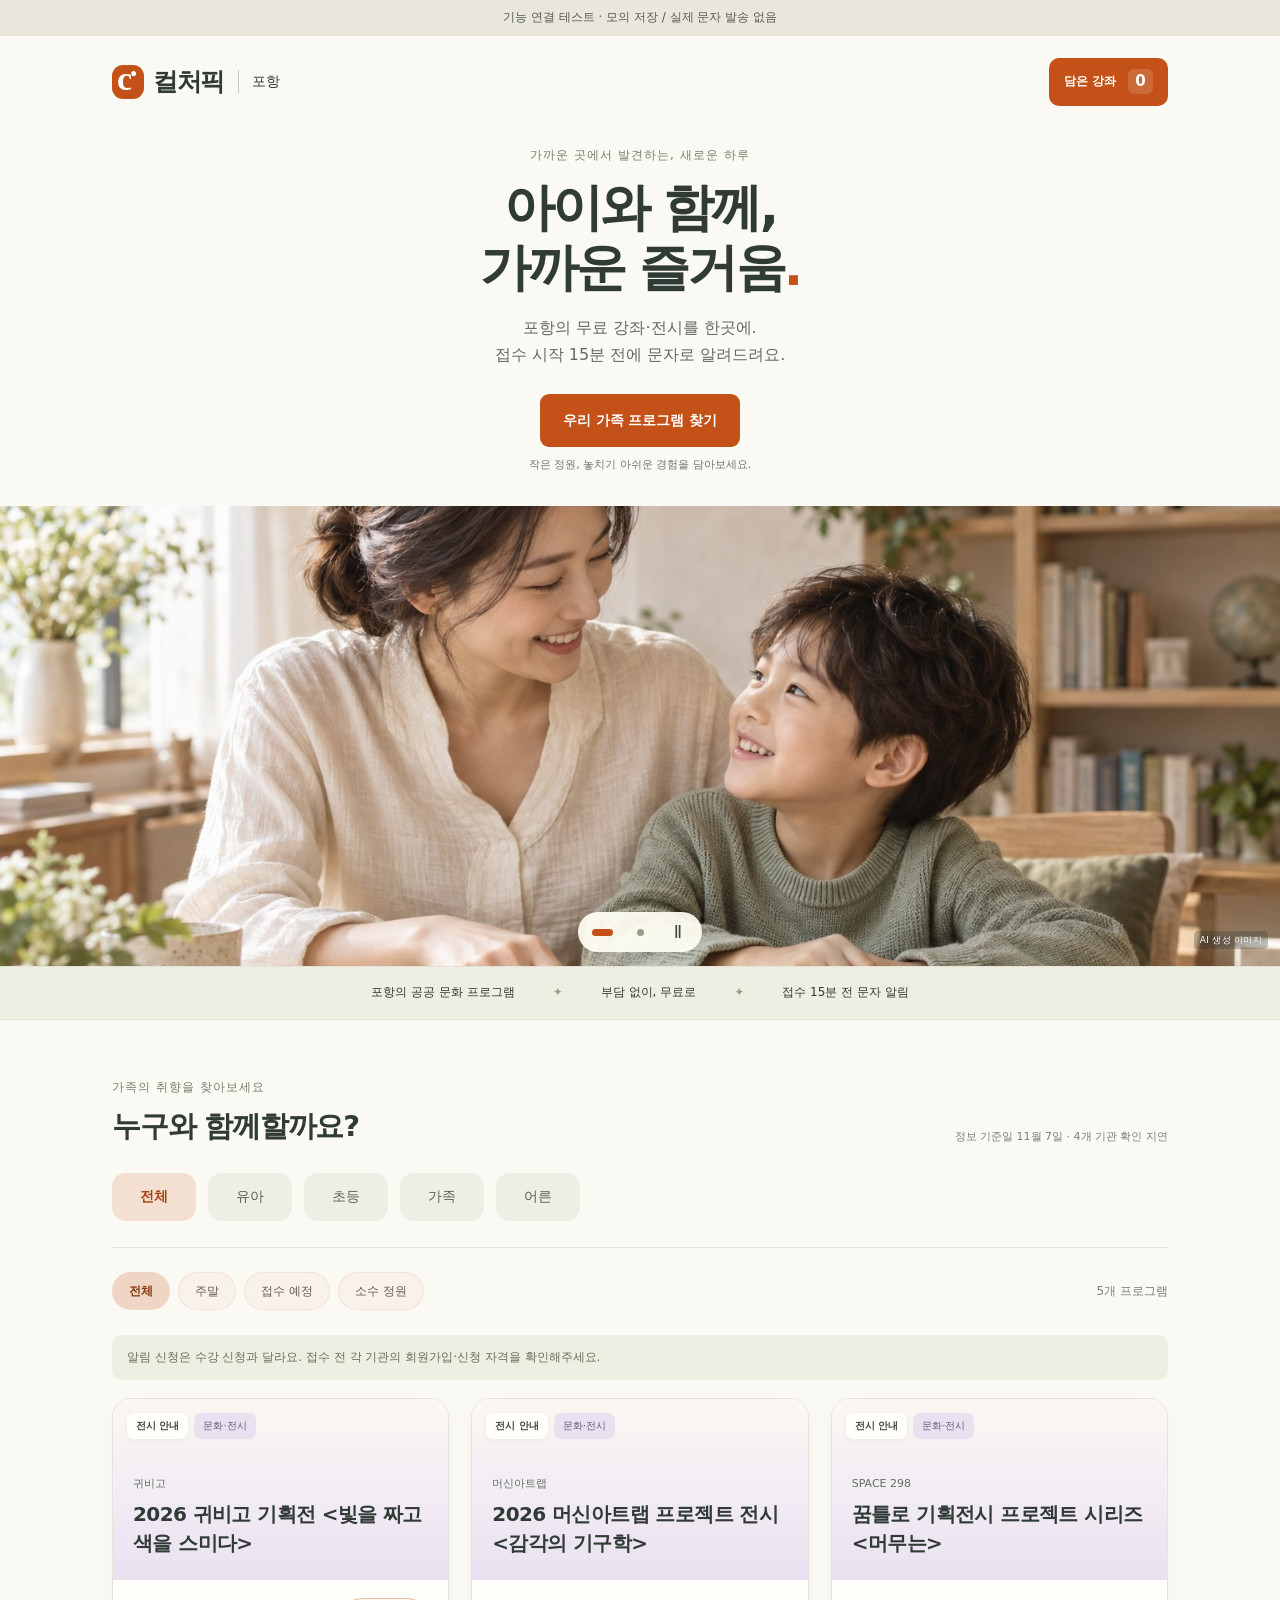
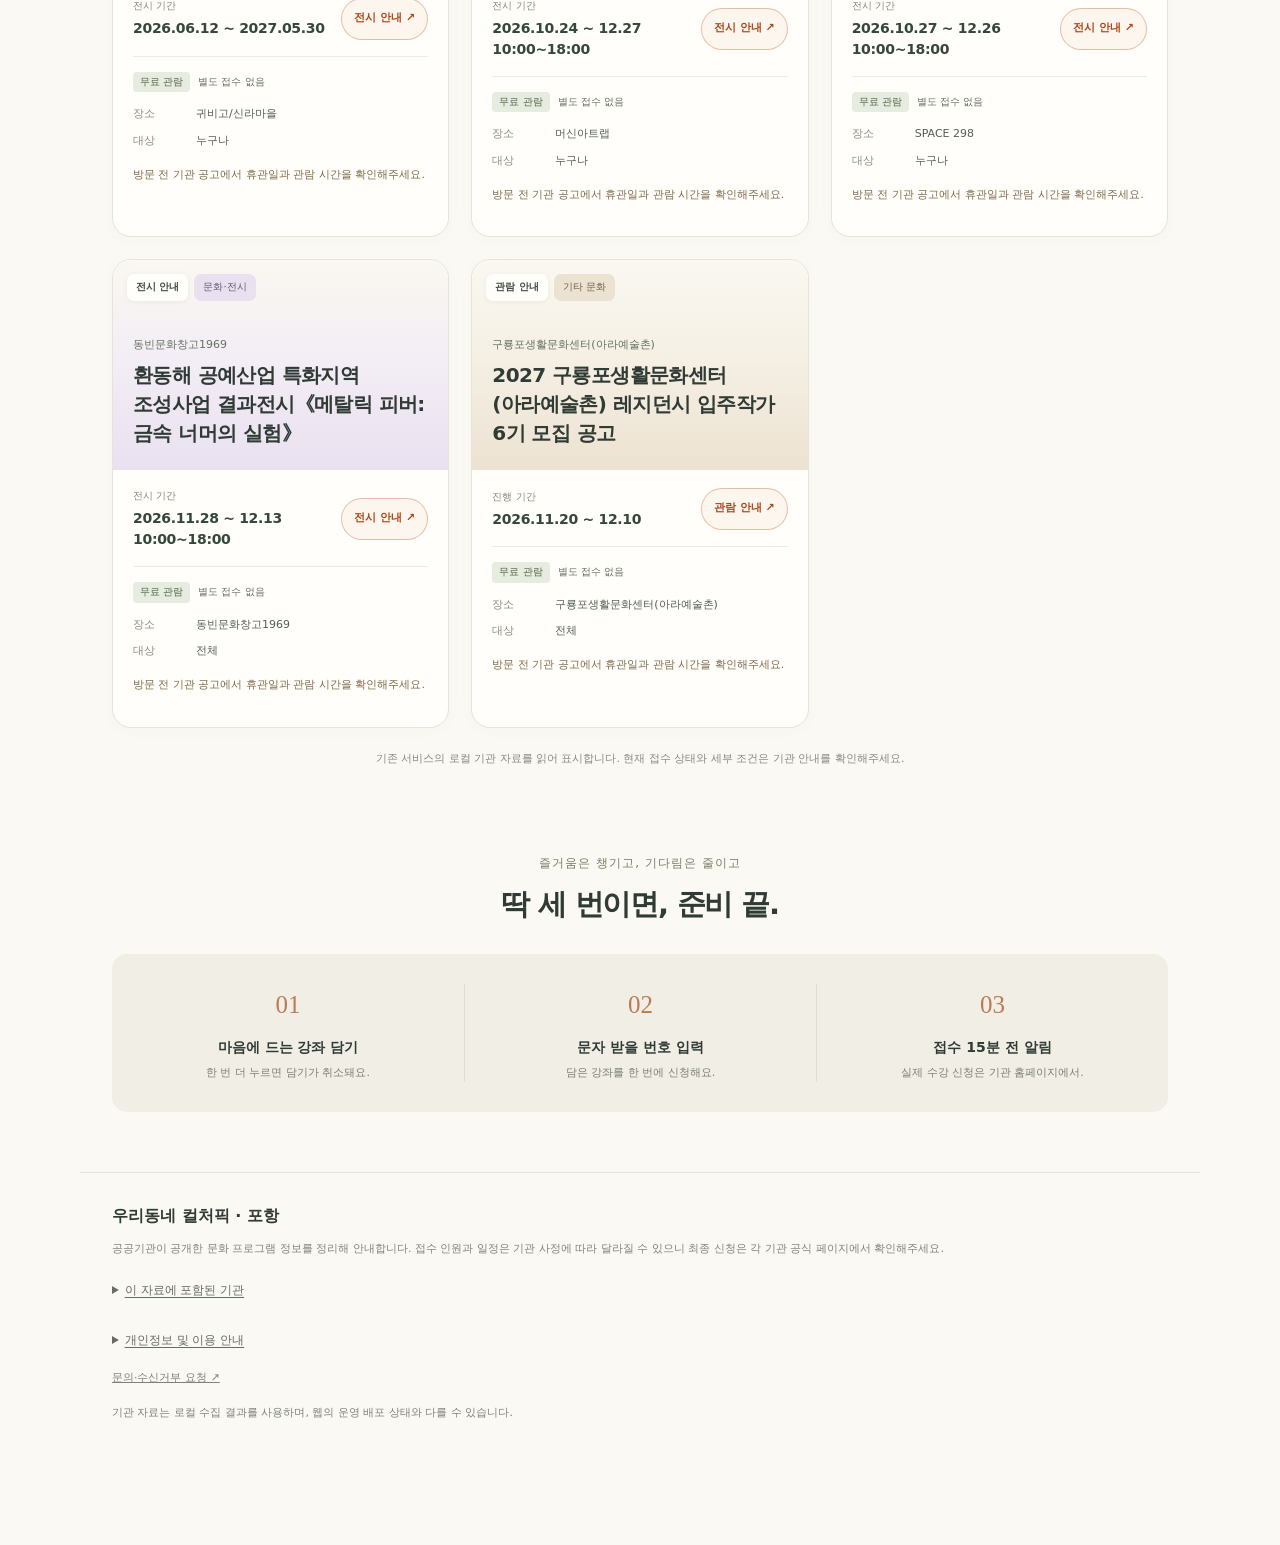
==== pohang-ontime/index.html @ 02792028 "Refresh program data (2026-11-22 09:27 KST)" ====
<!doctype html>
<html lang="ko"><head><meta charset="utf-8"><meta name="viewport" content="width=device-width,initial-scale=1"><title>우리동네 컬처픽_포항 | 동네 문화생활, 한곳에 모이다</title><link rel="stylesheet" href="style.css"><link rel="icon" href="favicon.svg" type="image/svg+xml"><link rel="apple-touch-icon" href="favicon.svg"><meta name="description" content="포항의 무료 강좌와 전시, 접수 시작 15분 전 문자 알림."><meta property="og:title" content="우리동네 컬처픽_포항"><meta property="og:description" content="가까운 문화생활과 접수 15분 전 문자 알림"></head>
<body>
<div class="preview-note" hidden>기능 연결 테스트 <span>· 모의 저장 / 실제 문자 발송 없음</span></div>
<header class="wrap"><a class="brand" href="#"><span class="brand-icon">c<span>•</span></span>컬처픽 <small>포항</small></a><button id="open-basket" class="basket-button" type="button" aria-label="담은 강좌 0개 보기" aria-haspopup="dialog"><span>담은 강좌</span><strong id="basket-count" aria-live="polite" aria-atomic="true">0</strong></button></header>
<main>
<section class="hero wrap"><div class="hero-copy"><p class="eyebrow">가까운 곳에서 발견하는, 새로운 하루</p><h1>아이와 함께,<br>가까운 즐거움<span>.</span></h1><p class="intro">포항의 무료 강좌·전시를 한곳에.<br>접수 시작 15분 전에 문자로 알려드려요.</p><a class="primary hero-cta" href="#programs">우리 가족 프로그램 찾기</a><p class="quiet">작은 정원, 놓치기 아쉬운 경험을 담아보세요.</p></div>
<div class="hero-art hero-gallery" role="region" aria-label="가족의 다정한 순간" aria-roledescription="사진 슬라이드"><div class="hero-frames"><img class="hero-photo is-current" src="hero-family-v1.jpg?v=mother-son" alt="그림책을 보며 다정하게 웃는 엄마와 아들 · AI 생성 이미지" width="1536" height="1024" fetchpriority="high"><img class="hero-photo" src="hero-father-daughter-v1.jpg" alt="그림책을 보며 다정하게 웃는 아빠와 딸 · AI 생성 이미지" width="1536" height="1024" aria-hidden="true"></div><div class="gallery-controls"><button data-slide="0" aria-label="엄마와 아들 사진 보기" aria-pressed="true"><span></span></button><button data-slide="1" aria-label="아빠와 딸 사진 보기" aria-pressed="false"><span></span></button><button id="gallery-pause" aria-label="사진 자동 전환 일시정지">Ⅱ</button></div><span class="art-caption">AI 생성 이미지</span></div></section>
<div class="promise"><span>포항의 공공 문화 프로그램</span><i>✦</i><span>부담 없이, 무료로</span><i>✦</i><span>접수 15분 전 문자 알림</span></div>
<section id="programs" class="wrap programs"><div class="section-heading"><div><p class="eyebrow">가족의 취향을 찾아보세요</p><h2>누구와 함께할까요?</h2></div><span class="snapshot">기관별 자료 기준 확인 중</span></div>
<div class="audiences" aria-label="대상 선택"><button data-audience="all" aria-pressed="true"><span>✳</span>전체</button><button data-audience="kid" aria-pressed="false"><span>♧</span>유아</button><button data-audience="elem" aria-pressed="false"><span>✎</span>초등</button><button data-audience="family" aria-pressed="false"><span>⌂</span>가족</button><button data-audience="adult" aria-pressed="false"><span>☕</span>어른</button></div>
<div class="filter-row"><div class="filters" aria-label="프로그램 조건"><button data-filter="all" aria-pressed="true">전체</button><button data-filter="weekend" aria-pressed="false">주말</button><button data-filter="upcoming" aria-pressed="false">접수 예정</button><button data-filter="small" aria-pressed="false">소수 정원</button></div><p id="count" aria-live="polite"></p></div>
<p class="application-tip">알림 신청은 수강 신청과 달라요. 접수 전 각 기관의 회원가입·신청 자격을 확인해주세요.</p><div id="cards" class="cards"></div><p class="data-note">기존 서비스의 로컬 기관 자료를 읽어 표시합니다. 현재 접수 상태와 세부 조건은 기관 안내를 확인해주세요.</p>
</section>
<section id="how" class="how wrap"><p class="eyebrow">즐거움은 챙기고, 기다림은 줄이고</p><h2>딱 세 번이면, 준비 끝.</h2><div class="steps"><div><b>01</b><h3>마음에 드는 강좌 담기</h3><p>한 번 더 누르면 담기가 취소돼요.</p></div><div><b>02</b><h3>문자 받을 번호 입력</h3><p>담은 강좌를 한 번에 신청해요.</p></div><div><b>03</b><h3>접수 15분 전 알림</h3><p>실제 수강 신청은 기관 홈페이지에서.</p></div></div></section>
</main><footer class="wrap"><strong>우리동네 컬처픽 · 포항</strong><p>공공기관이 공개한 문화 프로그램 정보를 정리해 안내합니다. 접수 인원과 일정은 기관 사정에 따라 달라질 수 있으니 최종 신청은 각 기관 공식 페이지에서 확인해주세요.</p><details class="source-info"><summary>이 자료에 포함된 기관</summary><p id="source-list"></p></details><details class="privacy-preview"><summary>개인정보 및 이용 안내</summary><p>현재 화면은 모의 연결 테스트입니다. 시험 번호는 이 컴퓨터의 테스트 서버로 전송되며, 서버에는 번호를 가린 모의 결과만 임시 보관합니다. 실제 시트 저장·문자 발송·방문 통계 수집은 하지 않습니다.</p><p>기존 서비스는 이름(선택)·휴대폰 번호를 알림 제공에 사용하고, 수신거부 요청 시 또는 서비스 종료 시 개인정보를 파기하도록 안내하고 있습니다.</p><p>알림 신청과 기관의 수강 신청은 별개입니다. ‘담김’은 신청 전 선택 상태이며, 이미 신청한 알림의 수신거부는 운영자에게 요청해주세요.</p></details><p><a href="mailto:petercat2004@daum.net">문의·수신거부 요청 ↗</a></p><span>기관 자료는 로컬 수집 결과를 사용하며, 웹의 운영 배포 상태와 다를 수 있습니다.</span></footer>
<div id="selection-bar" class="selection-bar" hidden><div><span>마음에 담은 프로그램</span><strong id="selected-count"></strong></div><button class="primary" id="open-form">알림 신청 <span>→</span></button></div>
<dialog id="basket-dialog" aria-labelledby="basket-title"><div class="dialog-head"><h2 id="basket-title">담은 강좌</h2><button id="close-basket" class="close" aria-label="담은 강좌 닫기">×</button></div><p class="muted">알림 받을 강좌를 모아두세요.</p><div id="basket-items"></div><div id="basket-empty"><span aria-hidden="true">＋</span><h3>아직 담은 강좌가 없어요</h3><p>접수 예정 강좌에서 ‘알림 담기’를 눌러보세요.</p><button id="basket-browse" class="primary">프로그램 둘러보기</button></div><button id="basket-next" class="primary submit">알림 신청하기</button><p class="form-foot">미리보기 · 실제 신청 및 문자 발송 없음</p></dialog><dialog id="signup-dialog"><div class="dialog-head"><span>컬처픽 알림</span><button id="close-form" class="close" aria-label="신청 화면 닫기">×</button></div><div id="form-content"><p class="eyebrow">잊고 있어도 괜찮아요</p><h2>접수 15분 전,<br>문자로 알려드릴게요.</h2><p class="muted">알림 받을 프로그램을 확인해주세요.</p><div id="selected-chips"></div><form id="preview-form"><label class="phone-label" for="phone">휴대폰 번호</label><input id="phone" type="tel" inputmode="numeric" placeholder="010-0000-0000" autocomplete="off" aria-describedby="phone-help" required><p id="phone-help" class="quiet">모의 시험용 번호 01000000000을 사용하세요. 실제 문자는 발송하지 않습니다.</p><label class="consent"><input id="consent" type="checkbox" required><span>알림 신청을 위한 개인정보 수집·이용 동의 <small>실제 서비스에서는 문자 알림을 위해 번호를 사용합니다.<br>시험 번호는 이 컴퓨터의 테스트 서버에서만 처리하며, 번호를 가린 결과만 임시 보관합니다.</small></span></label><button type="button" id="test-failure" class="pick">다음 저장 실패 시험</button><p id="form-error" role="alert"></p><button class="primary submit" type="submit">모의 저장 시험하기</button></form><p class="form-foot">알림 서비스는 무료이며 광고 문자는 보내지 않습니다.<br>수강 신청은 각 기관 홈페이지에서 별도로 진행해주세요.</p><details class="privacy-preview"><summary>개인정보 및 수신거부 안내</summary><p>시험 번호는 로컬 테스트 서버로 전송됩니다. 번호를 가린 모의 결과는 서버 종료 시 삭제됩니다. 실제 시트 저장과 문자 발송은 이루어지지 않습니다.</p><p>기존 서비스는 이름(선택)과 휴대폰 번호를 알림 제공 목적으로 수집하며, 수신거부 요청 또는 서비스 종료 시 파기하도록 안내하고 있습니다. 동의를 거부할 수 있으나 문자 알림은 이용할 수 없습니다.</p><p>기존 서비스의 문의·수신거부·정보 삭제 요청: <a href="mailto:petercat2004@daum.net">petercat2004@daum.net</a></p></details></div><div id="success" hidden><div class="success-icon">✓</div><h2>모의 저장을<br>확인했어요!</h2><p><span id="integration-result"></span><br>실제 시트와 문자 발송에는 연결하지 않았습니다.</p><button class="primary" id="back-to-list">다른 프로그램 둘러보기</button></div></dialog><script type="application/json" id="programsData">
[
  {
    "id": "gsei-1471",
    "org": "경상북도교육청과학원",
    "orgShort": "과학원",
    "title": "2026 가족천체관측교실 8회",
    "place": "경상북도교육청과학원 (북구 우미길 93)",
    "target": "가족 (2~5인)",
    "fee": "무료",
    "capacity": 6,
    "enrolled": 4,
    "waitCapacity": 2,
    "waitEnrolled": 0,
    "openAt": "2026-11-18 09:00",
    "deadline": "2026-11-23 23:59",
    "eventEnd": "2026-11-25",
    "schedule": "2026.11.25 19:00~21:30 (1회)",
    "applyRule": "",
    "unit": "가족",
    "presets": [
      "kid",
      "elem"
    ],
    "url": "https://www.gbe.kr/gsei/eq/view/selectEqList.do?mi=10867"
  },
  {
    "id": "phcf-EVT_20260601_002",
    "org": "귀비고",
    "orgShort": "귀비고",
    "title": "2026 귀비고 기획전 \u003c빛을 짜고 색을 스미다>",
    "place": "귀비고/신라마을",
    "target": "누구나",
    "fee": "무료 관람",
    "capacity": null,
    "enrolled": null,
    "waitCapacity": 0,
    "waitEnrolled": 0,
    "openAt": null,
    "deadline": null,
    "eventEnd": "2027-05-30",
    "schedule": "2026.06.12 ~ 2027.05.30",
    "applyRule": "",
    "unit": "명",
    "presets": [
      "outing",
      "weekend"
    ],
    "url": "https://phcf.or.kr/phcf/performance_detail/view.do?eventId=EVT_20260601_002&menu_site_id=performance_detail"
  },
  {
    "id": "phcf-EVT_20261022_002",
    "org": "머신아트랩",
    "orgShort": "머신아트랩",
    "title": "2026 머신아트랩 프로젝트 전시 \u003c감각의 기구학>",
    "place": "머신아트랩",
    "target": "누구나",
    "fee": "무료 관람",
    "capacity": null,
    "enrolled": null,
    "waitCapacity": 0,
    "waitEnrolled": 0,
    "openAt": null,
    "deadline": null,
    "eventEnd": "2026-12-27",
    "schedule": "2026.10.24 ~ 12.27 10:00~18:00",
    "applyRule": "",
    "unit": "명",
    "presets": [
      "outing",
      "weekend"
    ],
    "url": "https://phcf.or.kr/phcf/performance_detail/view.do?eventId=EVT_20261022_002&menu_site_id=performance_detail"
  },
  {
    "id": "phcf-EVT_20261029_003",
    "org": "SPACE 298",
    "orgShort": "SPACE 298",
    "title": "꿈틀로 기획전시 프로젝트 시리즈 \u003c머무는>",
    "place": "SPACE 298",
    "target": "누구나",
    "fee": "무료 관람",
    "capacity": null,
    "enrolled": null,
    "waitCapacity": 0,
    "waitEnrolled": 0,
    "openAt": null,
    "deadline": null,
    "eventEnd": "2026-12-26",
    "schedule": "2026.10.27 ~ 12.26 10:00~18:00",
    "applyRule": "",
    "unit": "명",
    "presets": [
      "outing",
      "weekend"
    ],
    "url": "https://phcf.or.kr/phcf/performance_detail/view.do?eventId=EVT_20261029_003&menu_site_id=performance_detail"
  },
  {
    "id": "phcf-EVT_20261111_002",
    "org": "포항시",
    "orgShort": "포항시",
    "title": "2026 포항융합예술주간 \u003c제6의 섬: 신호들, 얽히는 혼종들>",
    "place": "포항시 남구 송도동 253-124 일원(포항수협 본소 일대)",
    "target": "전체",
    "fee": "무료 관람",
    "capacity": null,
    "enrolled": null,
    "waitCapacity": 0,
    "waitEnrolled": 0,
    "openAt": null,
    "deadline": null,
    "eventEnd": "2026-11-28",
    "schedule": "2026.11.19 ~ 11.28",
    "applyRule": "",
    "unit": "명",
    "presets": [
      "outing",
      "weekend"
    ],
    "url": "https://phcf.or.kr/phcf/performance_detail/view.do?eventId=EVT_20261111_002&menu_site_id=performance_detail"
  },
  {
    "id": "phcf-EVT_20261113_001",
    "org": "문화예술팩토리",
    "orgShort": "문화예술팩토리",
    "title": "2026 지역 축제담(談)",
    "place": "문화예술팩토리 3층 멀티미디어홀",
    "target": "전체",
    "fee": "무료 관람",
    "capacity": null,
    "enrolled": null,
    "waitCapacity": 0,
    "waitEnrolled": 0,
    "openAt": null,
    "deadline": null,
    "eventEnd": "2026-11-28",
    "schedule": "2026.11.28 14:00~18:00 (1회)",
    "applyRule": "",
    "unit": "명",
    "presets": [
      "outing",
      "weekend"
    ],
    "url": "https://phcf.or.kr/phcf/performance_detail/view.do?eventId=EVT_20261113_001&menu_site_id=performance_detail"
  },
  {
    "id": "phcf-EVT_20261117_001",
    "org": "동빈문화창고1969",
    "orgShort": "동빈문화창고1969",
    "title": "[해양 콘텐츠 기반 미디어 퍼포먼스] 해원(海願) : 바다와 기억, 목소리로 엮는 동시대의 의례",
    "place": "동빈문화창고1969",
    "target": "누구나",
    "fee": "무료 관람",
    "capacity": null,
    "enrolled": null,
    "waitCapacity": 0,
    "waitEnrolled": 0,
    "openAt": null,
    "deadline": null,
    "eventEnd": "2026-11-22",
    "schedule": "2026.11.22 16:00~18:00 (1회)",
    "applyRule": "",
    "unit": "명",
    "presets": [
      "outing",
      "weekend"
    ],
    "url": "https://phcf.or.kr/phcf/performance_detail/view.do?eventId=EVT_20261117_001&menu_site_id=performance_detail"
  },
  {
    "id": "phcf-EVT_20261119_001",
    "org": "동빈문화창고1969",
    "orgShort": "동빈문화창고1969",
    "title": "환동해 공예산업 특화지역 조성사업 결과전시《메탈릭 피버: 금속 너머의 실험》",
    "place": "동빈문화창고1969",
    "target": "전체",
    "fee": "무료 관람",
    "capacity": null,
    "enrolled": null,
    "waitCapacity": 0,
    "waitEnrolled": 0,
    "openAt": null,
    "deadline": null,
    "eventEnd": "2026-12-13",
    "schedule": "2026.11.28 ~ 12.13 10:00~18:00",
    "applyRule": "",
    "unit": "명",
    "presets": [
      "outing",
      "weekend"
    ],
    "url": "https://phcf.or.kr/phcf/performance_detail/view.do?eventId=EVT_20261119_001&menu_site_id=performance_detail"
  },
  {
    "id": "phcf-EVT_20261120_001",
    "org": "구룡포생활문화센터(아라예술촌)",
    "orgShort": "구룡포생활문화센터(아라예술촌)",
    "title": "2027 구룡포생활문화센터(아라예술촌) 레지던시 입주작가 6기 모집 공고",
    "place": "구룡포생활문화센터(아라예술촌)",
    "target": "전체",
    "fee": "무료 관람",
    "capacity": null,
    "enrolled": null,
    "waitCapacity": 0,
    "waitEnrolled": 0,
    "openAt": null,
    "deadline": null,
    "eventEnd": "2026-12-10",
    "schedule": "2026.11.20 ~ 12.10",
    "applyRule": "",
    "unit": "명",
    "presets": [
      "outing",
      "weekend"
    ],
    "url": "https://phcf.or.kr/phcf/performance_detail/view.do?eventId=EVT_20261120_001&menu_site_id=performance_detail"
  },
  {
    "id": "phlib-3620",
    "org": "장량꿈마루작은도서관",
    "orgShort": "장량꿈마루",
    "title": "어린이 환경 프로그램",
    "place": "장량꿈마루작은도서관",
    "target": "초등1~3학년",
    "fee": "무료",
    "capacity": 1,
    "enrolled": 2,
    "waitCapacity": 4,
    "waitEnrolled": 0,
    "openAt": "2026-10-14 10:00",
    "deadline": "2026-11-13 11:00",
    "eventEnd": "2026-11-14",
    "schedule": "2026.11.14(토) 10:30 ~ 12:00 (1회)",
    "applyRule": "",
    "unit": "명",
    "presets": [
      "elem",
      "weekend"
    ],
    "url": "https://phlib.pohang.go.kr/phlib/module/teach/detail.do?menu_idx=24&group_idx=98&teach_idx=3620"
  },
  {
    "id": "phlib-3621",
    "org": "장량꿈마루작은도서관",
    "orgShort": "장량꿈마루",
    "title": "어린이 환경 프로그램 \u003c오늘도 나는 지구를 구...",
    "place": "장량꿈마루작은도서관",
    "target": "초등1~3학년",
    "fee": "무료",
    "capacity": 1,
    "enrolled": 2,
    "waitCapacity": 4,
    "waitEnrolled": 0,
    "openAt": "2026-10-14 10:00",
    "deadline": "2026-11-20 10:00",
    "eventEnd": "2026-11-21",
    "schedule": "2026.11.21(토) 10:30 ~ 12:00 (1회)",
    "applyRule": "",
    "unit": "명",
    "presets": [
      "elem",
      "weekend"
    ],
    "url": "https://phlib.pohang.go.kr/phlib/module/teach/detail.do?menu_idx=24&group_idx=98&teach_idx=3621"
  },
  {
    "id": "phlib-3633",
    "org": "포은중앙도서관",
    "orgShort": "포은중앙",
    "title": "11월 책 놀이터(7세)",
    "place": "1층 이야기방",
    "target": "7세(2020년생)",
    "fee": "무료",
    "capacity": 8,
    "enrolled": 8,
    "waitCapacity": 2,
    "waitEnrolled": 0,
    "openAt": "2026-11-03 10:00",
    "deadline": "2026-11-26 17:00",
    "eventEnd": "2026-11-28",
    "schedule": "2026.11.28(토) 10:30 ~ 11:20 (1회)",
    "applyRule": "",
    "unit": "명",
    "presets": [
      "kid"
    ],
    "url": "https://phlib.pohang.go.kr/phlib/module/teach/detail.do?menu_idx=24&group_idx=62&teach_idx=3633"
  },
  {
    "id": "phlib-3635",
    "org": "장량 다솜작은도서관",
    "orgShort": "장량 다솜",
    "title": "전기회로 탐험대! 행운의 룰렛",
    "place": "장량 다솜작은도서관",
    "target": "초등 1~4학년",
    "fee": "무료",
    "capacity": 4,
    "enrolled": 4,
    "waitCapacity": 2,
    "waitEnrolled": 1,
    "openAt": "2026-11-03 16:00",
    "deadline": "2026-11-13 16:00",
    "eventEnd": "2026-11-14",
    "schedule": "2026.11.14(토) 11:00 ~ 11:50 (1회)",
    "applyRule": "",
    "unit": "명",
    "presets": [
      "elem",
      "weekend"
    ],
    "url": "https://phlib.pohang.go.kr/phlib/module/teach/detail.do?menu_idx=24&group_idx=98&teach_idx=3635"
  },
  {
    "id": "phlib-3636",
    "org": "환여 해맞이꿈터작은도서관",
    "orgShort": "환여 해맞이꿈터",
    "title": "조물조물 그림책 공예",
    "place": "환여 해맞이꿈터작은도서관",
    "target": "초1~6학년",
    "fee": "무료",
    "capacity": 7,
    "enrolled": 0,
    "waitCapacity": 4,
    "waitEnrolled": 0,
    "openAt": "2026-11-10 10:00",
    "deadline": "2026-11-19 18:00",
    "eventEnd": "2026-11-21",
    "schedule": "2026.11.21(토) 16:00 ~ 18:00 (1회)",
    "applyRule": "",
    "unit": "명",
    "presets": [],
    "url": "https://phlib.pohang.go.kr/phlib/module/teach/detail.do?menu_idx=24&group_idx=98&teach_idx=3636"
  }
]
</script><script type="application/json" id="sourceUpdatedAt">{"phlib":"2026-11-07","gbelib-yi":"2026-11-21","gsei":"2026-11-22","phcf":"2026-11-22"}</script><script type="application/json" id="dataUpdatedAt">"2026-11-07"</script><script type="application/json" id="releaseConfig">{"endpoint":"https://script.google.com/macros/s/AKfycbzPo8db0hxbRHb7JdwDPqe0_dQA6fcyyaFaak57Fs_Xk-9EEmWBUGe2jZIzbyFPNl4XLg/exec","ga":"G-ZB1QX02PST"}</script><script src="release-runtime.js"></script><script src="signup-state.js"></script><script src="signup-adapter.js"></script><script src="app.js"></script><script src="gallery.js"></script></body></html>
---- pohang-ontime/style.css ----
:root{--orange:#c45118;--ink:#303b35;--muted:#70756d;--cream:#fbf9f3;--line:#e7e3d9}*{box-sizing:border-box}html{scroll-behavior:smooth;scroll-padding-top:22px}body{margin:0;background:var(--cream);color:var(--ink);font-family:"Pretendard","Malgun Gothic",system-ui,sans-serif;word-break:keep-all;overflow-wrap:break-word;line-height:1.65}button,input,a{font:inherit}button,a{-webkit-tap-highlight-color:transparent}button{cursor:pointer}a{color:inherit;text-decoration:none}button:focus-visible,a:focus-visible,input:focus-visible{outline:3px solid #547e7d;outline-offset:4px}[hidden]{display:none!important}.wrap{max-width:1120px;margin:auto;padding-left:32px;padding-right:32px}.preview-note{text-align:center;background:#eae6db;font-size:12px;padding:8px 15px;color:#555d52}header{display:flex;justify-content:space-between;align-items:center;height:92px}.brand{display:flex;align-items:center;gap:9px;font-size:25px;font-weight:800;letter-spacing:-1.5px}.brand small{font-weight:400;font-size:14px;letter-spacing:0;border-left:1px solid #c9cabe;padding-left:13px;margin-left:5px}.brand-icon{display:inline-flex;align-items:center;background:var(--orange);color:#fff;width:32px;height:34px;border-radius:11px;font:700 34px Georgia;line-height:1;padding:0 0 6px 5px}.brand-icon span{font-size:18px;align-self:flex-start}.header-link{font-size:13px}.hero{display:grid;grid-template-columns:1fr 1.1fr;gap:30px;align-items:center;padding-top:38px;padding-bottom:62px}.eyebrow{font-size:12px;letter-spacing:1px;color:#7b7e69;margin:0 0 12px}.hero h1{font-size:51px;line-height:1.18;letter-spacing:-2.8px;margin:0 0 16px;font-weight:750}.hero h1>span{color:var(--orange)}.intro{font-size:16px;color:#626b61;line-height:1.7}.primary{display:inline-flex;justify-content:center;align-items:center;gap:28px;background:var(--orange);color:white;border:0;border-radius:9px;font-weight:700;padding:15px 23px;min-height:50px;font-size:14px}.primary:hover{background:#a94414}.hero-cta{margin-top:10px}.quiet{font-size:11px;color:var(--muted)}.hero-copy>.quiet{margin-top:9px}.hero-art{position:relative}.hero-art svg{display:block;width:100%}.art-caption{position:absolute;bottom:7%;right:13%;font-size:11px;color:#344e48;transform:rotate(-4deg)}.promise{display:flex;justify-content:center;gap:38px;background:#eeeee2;border-block:1px solid #e3e4d7;padding:16px;font-size:12px}.promise i{color:#9b9f85;font-style:normal}.programs{padding-top:58px;padding-bottom:40px}h2{font-size:29px;line-height:1.4;letter-spacing:-1.2px;margin:0}.section-heading{display:flex;justify-content:space-between;align-items:end}.section-heading .eyebrow{margin-bottom:8px}.snapshot{font-size:11px;color:#7b7f76}.audiences{display:flex;justify-content:center;gap:54px;padding:34px 0 30px}.audiences button{background:none;border:0;font-size:13px;color:#60695f;display:flex;flex-direction:column;align-items:center;gap:9px;min-width:72px}.audiences button>span{display:grid;place-items:center;width:68px;height:68px;border-radius:50%;background:#efeee5;font-size:30px;color:#747d67;border:1px solid transparent;transition:.18s}.audiences button[aria-pressed=true]{color:#a84314;font-weight:700}.audiences button[aria-pressed=true]>span{background:#c451181f;border-color:#c4511860;color:#b04918}.filter-row{display:flex;align-items:center;justify-content:space-between;border-top:1px solid var(--line);padding:22px 0}.filters{display:flex;gap:8px;flex-wrap:wrap}.filters button{border:1px solid #c451181c;border-radius:24px;padding:7px 16px;background:#c451180a;color:#665e52;font-size:12px;min-height:38px}.filters button[aria-pressed=true]{background:#c4511838;border-color:transparent;color:#863a15;font-weight:700}#count{font-size:12px;color:#7b7f76;white-space:nowrap}.cards{display:grid;grid-template-columns:repeat(3,1fr);gap:22px}.card{border:1px solid var(--line);background:#fffefa;border-radius:15px;overflow:hidden;display:flex;flex-direction:column}.card-visual{height:155px;position:relative;overflow:hidden;display:grid;place-items:center;background:#e5ebe6}.card-visual.book{background:#efdfca}.card-visual.art{background:#e7e2d5}.card-visual .motif{font-size:79px;color:#537370;transform:rotate(-12deg);line-height:1}.card-visual.book .motif{color:#ad7245}.card-visual.art .motif{color:#8d926c}.card-visual:before,.card-visual:after{content:"";position:absolute;width:90px;height:90px;border-radius:50%;border:1px solid #fff8;left:20px;top:30px}.card-visual:after{width:130px;height:130px;left:auto;right:-20px;top:70px}.visual-label{position:absolute;bottom:12px;right:14px;font-size:10px;color:#546359;letter-spacing:1px}.card-body{padding:20px;display:flex;flex-direction:column;flex:1}.card-meta{display:flex;gap:8px;font-size:10px;margin-bottom:12px;color:#686f63}.badge{background:#e6ecdf;color:#536748;border-radius:4px;padding:2px 7px}.status{padding:2px 0}.card h3{font-size:18px;line-height:1.5;letter-spacing:-.6px;margin:0 0 7px}.org{font-size:11px;color:#808476;margin:0 0 16px}.card dl{margin:0 0 17px;font-size:12px;display:grid;grid-template-columns:55px 1fr;gap:7px 8px}.card dt{color:#8a8b7f}.card dd{margin:0;color:#525e54}.card dd.open-date{color:#a84b20;font-weight:700}.card-actions{margin-top:auto;display:flex;align-items:center;justify-content:space-between;gap:10px;padding-top:14px;border-top:1px solid #efede6}.official{font-size:11px;color:#767d70}.pick{background:#c4511812;border:1px solid #c4511859;color:#aa4618;border-radius:7px;padding:9px 14px;font-size:12px;font-weight:700;min-height:42px}.pick[aria-pressed=true]{background:#c4511833;border-color:transparent}.data-note{font-size:11px;color:#87897f;text-align:center;margin-top:22px}.empty{grid-column:1/-1;padding:55px;text-align:center;background:#eeeee5;border-radius:12px}.how{padding-top:35px;padding-bottom:60px;text-align:center}.how>.eyebrow{margin-bottom:10px}.steps{display:grid;grid-template-columns:repeat(3,1fr);margin-top:30px;padding:30px 0;background:#f0eee5;border-radius:15px}.steps>div+div{border-left:1px solid #dedfd2}.steps b{font-family:Georgia;font-size:25px;color:#bb7b54;font-weight:400}.steps h3{font-size:14px;margin:10px 0 5px}.steps p{font-size:11px;color:#7b8073;margin:0}footer{border-top:1px solid var(--line);padding-top:30px;padding-bottom:120px}footer strong{font-size:16px}footer p,footer span{font-size:11px;color:#7e8377}.selection-bar{position:fixed;bottom:20px;left:50%;transform:translateX(-50%);width:min(540px,calc(100% - 28px));display:flex;justify-content:space-between;align-items:center;gap:18px;padding:13px 16px 13px 24px;border:1px solid #e4dccc;border-radius:15px;background:#fffef9;box-shadow:0 8px 36px #303b3526;z-index:5}.selection-bar>div{display:flex;flex-direction:column}.selection-bar>div>span{font-size:10px;color:#858875}.selection-bar strong{font-size:16px}.selection-bar .primary{min-width:170px}dialog{border:1px solid var(--line);border-radius:20px;background:var(--cream);color:var(--ink);padding:27px 30px;width:min(460px,calc(100% - 24px));max-height:90dvh;overflow:auto}dialog::backdrop{background:#26332ec0;backdrop-filter:blur(3px)}.dialog-head{display:flex;justify-content:space-between;align-items:center;margin-bottom:25px;font-size:13px}.close{background:transparent;border:0;font-size:28px;color:#687365;width:40px;height:40px}.muted{color:#7b8175;font-size:12px}#selected-chips{display:flex;flex-direction:column;gap:8px;margin:20px 0 28px}.chip{display:flex;align-items:center;justify-content:space-between;background:#c451181c;border-radius:7px;padding:8px 12px;font-size:12px;color:#994919}.chip button{border:0;background:none;font-size:20px;color:#994919;min-width:35px;min-height:30px}.phone-label{display:block;font-size:13px;margin-bottom:9px;font-weight:700}#phone{width:100%;border:1px solid #dcdccd;background:#fffefa;border-radius:8px;min-height:53px;padding:12px 15px;font-size:18px}.consent{display:flex;align-items:start;gap:9px;font-size:12px;margin:24px 0}.consent input{margin-top:4px;width:17px;height:17px;accent-color:var(--orange)}.consent small{display:block;font-size:10px;color:#848778;line-height:1.8;margin-top:6px}.submit{width:100%}.form-foot{font-size:10px;text-align:center;color:#7e8377;margin-top:18px}#form-error{color:#a83e22;font-size:12px}#success{text-align:center;padding:12px 0 30px}#success p{font-size:12px;line-height:2;margin:24px 0}.success-icon{margin:0 auto 20px;background:#c4511826;color:var(--orange);border-radius:50%;width:60px;height:60px;font-size:32px}body:has(dialog[open]){overflow:hidden}@media(max-width:760px){.wrap{padding-left:22px;padding-right:22px}header{height:72px}.header-link{font-size:10px}.brand{font-size:22px}.hero{grid-template-columns:1fr;gap:24px;padding-top:23px;padding-bottom:30px}.hero-copy{text-align:center}.hero h1{font-size:39px;letter-spacing:-2px;margin-bottom:16px}.eyebrow{font-size:10px}.intro{font-size:14px}.hero-cta{margin-top:9px;min-width:250px}.hero-art{width:100%;max-width:390px;margin:auto}.hero-art svg{max-height:230px}.promise{gap:12px;padding:13px 15px;font-size:10px}.promise span:first-child,.promise i:first-of-type{display:none}.programs{padding-top:52px}h2{font-size:25px}.section-heading{display:block}.snapshot{display:block;font-size:10px;margin-top:8px}.audiences{justify-content:space-between;gap:0;padding:24px 0}.audiences button{min-width:0;padding:0 4px;font-size:11px}.audiences button>span{width:52px;height:52px;font-size:25px}.filter-row{padding:16px 0;gap:8px;align-items:start}.filters{gap:5px}.filters button{font-size:11px;padding:6px 11px}#count{font-size:10px;margin-top:9px}.cards{grid-template-columns:1fr;gap:20px}.card-visual{height:150px}.card h3{font-size:20px}.card-body{padding:21px}.card dl{font-size:13px;grid-template-columns:60px 1fr}.org{font-size:12px}.card-meta{font-size:11px}.pick{font-size:13px;padding:10px 22px}.official{font-size:12px}.how{padding-top:20px;padding-bottom:40px}.steps{grid-template-columns:1fr;gap:23px}.steps>div+div{border:0}.selection-bar{bottom:max(12px,env(safe-area-inset-bottom));padding:12px 13px 12px 18px}.selection-bar .primary{min-width:145px;gap:18px}.preview-note{font-size:10px}dialog{padding:20px 23px}.data-note{text-align:left}}@media(prefers-reduced-motion:reduce){html{scroll-behavior:auto}*{transition:none!important}}
/* Editorial hero image: existing copy, CTA and grid remain intact. */
.hero-photo{display:block;width:100%;height:auto;aspect-ratio:560/390;object-fit:cover;object-position:center;border-radius:100px 16px 100px 16px}.hero-art .art-caption{bottom:10px;right:20px;transform:none;color:#fff;font-size:9px;letter-spacing:.3px;text-shadow:0 1px 4px #0009;background:#303b354d;border-radius:4px;padding:2px 6px}@media(max-width:760px){.hero-photo{height:230px;aspect-ratio:auto;border-radius:65px 12px 65px 12px}}
/* Full-width photography, stable copy and controls. */
.hero.wrap{max-width:none;display:flex;flex-direction:column;gap:20px;padding:18px 0 0}.hero-copy{text-align:center;padding:0 22px}.hero-gallery.hero-art{width:100%;max-width:none;margin:0;position:relative}.hero-frames{height:clamp(300px,36vw,470px);position:relative;overflow:hidden;background:#dfd6c5}.hero-gallery .hero-photo{position:absolute;inset:0;width:100%;height:100%;max-height:none;border-radius:0;object-fit:cover;object-position:50% 43%;opacity:0;transition:opacity 1.2s ease}.hero-gallery .hero-photo.is-current{opacity:1}.gallery-controls{position:absolute;bottom:14px;left:50%;transform:translateX(-50%);display:flex;align-items:center;background:#fffef3ed;padding:1px 5px;border-radius:25px;box-shadow:0 2px 12px #303b351a}.gallery-controls button{display:grid;place-items:center;width:38px;height:38px;border:0;background:transparent;color:#39493e;font-size:17px;border-radius:50%}.gallery-controls button>span{width:7px;height:7px;border-radius:10px;background:#9b9d8e;transition:width .2s}.gallery-controls button[aria-pressed=true]>span{width:21px;background:#c45118}.hero-gallery .art-caption{right:12px;bottom:17px}.audiences button>span svg{width:39px;height:39px;overflow:visible}.audiences button>span{background:#f0e9db;color:#806348}.audiences button:nth-child(2)>span{background:#ede8d6;color:#8a7950}.audiences button:nth-child(3)>span{background:#e5ebe0;color:#617451}.audiences button:nth-child(4)>span{background:#f1e3d8;color:#a36c50}.audiences button:nth-child(5)>span{background:#e4e9e7;color:#57756d}.audiences button[aria-pressed=true]>span{background:#c451181f;color:#b04918;border-color:#c4511860}@media(max-width:760px){.hero.wrap{padding-top:23px;gap:22px}.hero-frames{height:260px}.hero-gallery .hero-photo{object-position:center}.audiences button>span svg{width:33px;height:33px}.hero-gallery .art-caption{font-size:8px;right:7px;bottom:20px}.gallery-controls{bottom:12px}}@media(prefers-reduced-motion:reduce){.hero-gallery .hero-photo{transition:none}}
/* Keep faces visible when the wide banner crops the photographs. */

/* Bespoke portrait pictograms, labels remain available to screen readers. */
.audiences{gap:40px;padding:30px 0 32px}.audiences button{position:relative;padding:5px;min-width:80px;border-radius:22px}.audiences button>span,.audiences button:nth-child(n)>span{width:80px;height:80px;border-radius:25px;background:#efeee5;color:#596454;border:1px solid #e2e3d5;box-shadow:inset 0 1px 0 #fff;transition:background .2s,border-color .2s,transform .2s}.audiences button>span svg{width:58px;height:58px}.audiences button:hover>span{transform:translateY(-3px);border-color:#aeb79f}.audiences button[aria-pressed=true]>span{background:#f5e3d4;color:#ab4c23;border-color:#c4511866}.audiences button[aria-pressed=true]:after{content:"";position:absolute;bottom:-8px;width:5px;height:5px;border-radius:50%;background:#c45118}@media(max-width:760px){.audiences{gap:4px;justify-content:space-between;padding:24px 0 28px}.audiences button{padding:2px;min-width:0}.audiences button>span,.audiences button:nth-child(n)>span{width:clamp(48px,14vw,70px);height:clamp(52px,15vw,74px);border-radius:19px}.audiences button>span svg{width:clamp(39px,11.5vw,54px);height:clamp(39px,11.5vw,54px)}}
/* Botanical icons: quiet circular framing and one consistent ink. */
.audiences button>span,.audiences button:nth-child(n)>span{border-radius:50%;background:#efeee5;color:#687961;border-color:#e1e4d6;box-shadow:none}.audiences button[aria-pressed=true]>span{background:#f5e3d4;color:#b45429;border-color:#c4511866}.audiences svg g{stroke-width:2.8}
/* Fill-only botanical icons and borderless category tiles. */
.audiences button>span,.audiences button:nth-child(n)>span,.audiences button:hover>span{border:0;box-shadow:none}.audiences button[aria-pressed=true]>span{border:0}.audiences svg,.audiences svg *{stroke:none}
/* Audience design reset: readable text buttons, no pictograms. */
.audiences{justify-content:flex-start;gap:12px;padding:26px 0}.audiences button{display:flex;align-items:center;justify-content:center;min-width:84px;min-height:48px;padding:10px 22px;border:0;border-radius:14px;background:#eeeee5;color:#596454;font-size:14px;font-weight:500}.audiences button:hover{background:#e6e8dc}.audiences button[aria-pressed=true]{background:#c4511826;color:#a84314;font-weight:700}.audiences button[aria-pressed=true]:after{display:none}@media(max-width:760px){.audiences{gap:8px;justify-content:space-between;padding:22px 0}.audiences button{flex:1;min-width:0;min-height:46px;padding:10px 6px;font-size:13px;border-radius:12px}}
/* Header selection basket shares the existing preview selection set. */
.basket-button{display:flex;align-items:center;justify-content:center;gap:12px;border:0;border-radius:10px;background:#c45118;color:white;min-height:48px;padding:9px 15px;cursor:pointer}.basket-button>span{font-size:12px;font-weight:700}.basket-button strong{display:grid;place-items:center;min-width:25px;height:25px;padding:0 5px;border-radius:6px;background:#ffffff26;font-size:15px}.basket-button:hover{background:#a94414}#basket-dialog .dialog-head{margin-bottom:8px}#basket-title{font-size:24px}.basket-item{display:flex;gap:15px;align-items:center;justify-content:space-between;border-bottom:1px solid var(--line);padding:19px 0}.basket-item h3{font-size:15px;margin:0 0 6px}.basket-item p{font-size:11px;color:var(--muted);margin:0 0 4px}.basket-item span{font-size:11px;color:#a84314}.basket-item button{border:0;background:#c4511812;color:#a84314;border-radius:7px;min-width:44px;min-height:44px;font-size:11px}#basket-next{margin-top:25px}#basket-empty{text-align:center;padding:25px 0}#basket-empty>span{display:block;font-size:40px;color:#bb805b}#basket-empty h3{font-size:18px}#basket-empty p{font-size:12px;color:var(--muted);margin-bottom:24px}@media(max-width:760px){.basket-button{min-height:44px;padding:7px 11px;gap:9px}.basket-button>span{font-size:11px}}
/* Unified state-aware editorial cards. */
.editorial-card{border-radius:19px;background:#fffefa;box-shadow:0 3px 16px #37422f06}.card-cover{position:relative;min-height:255px;overflow:hidden;background:#566e65}.card-cover>svg{position:absolute;inset:0;width:100%;height:100%}.card-cover:after{content:"";position:absolute;inset:0;background:linear-gradient(180deg,#12231c10 20%,#12231c12 37%,#102119eb 100%);pointer-events:none}.cover-badges{position:absolute;z-index:1;top:14px;left:14px;right:14px;display:flex;gap:6px;align-items:center;flex-wrap:wrap}.state-badge,.category-badge{font-size:10px;font-weight:700;padding:5px 9px;border-radius:7px;background:#fffefa;color:#3e4c40}.category-badge{color:#fff;background:#1a302b91;font-weight:500}.state-open{background:#e4efdb;color:#385339}.state-waiting{background:#f4e4c5;color:#735721}.cover-title{position:relative;z-index:1;padding:135px 20px 30px}.cover-title p{font-size:11px;margin:0 0 7px;color:#f3f1e7}.card .cover-title h3{font-size:20px;line-height:1.45;color:#fffefa;margin:0;letter-spacing:-.6px;text-shadow:0 1px 3px #0003}.artwork-note{position:absolute;z-index:1;bottom:7px;right:13px;color:#e3e5dd;font-size:8px}.editorial-card .card-body{padding:18px 20px 20px}.card-decision{display:flex;align-items:center;justify-content:space-between;gap:12px;padding-bottom:16px;border-bottom:1px solid #ecebe2;margin-bottom:15px}.card-date{min-width:0;display:flex;flex-direction:column;font-size:12px;line-height:1.5}.date-label{color:#858779;font-size:10px;margin-bottom:5px}.card-date strong{font-size:14px;color:#35473b;letter-spacing:-.3px}.card-time{font-size:14px;color:#35473b}.card-decision .pick{flex-shrink:0;text-align:center;font-size:11px;min-height:42px;padding:10px 12px;white-space:nowrap;border-radius:24px;background:#c451180c}.card-decision .pick[aria-pressed=true]{background:#c4511833;border-color:transparent}.editorial-card .card-meta{align-items:center;font-size:10px;margin-bottom:13px;flex-wrap:wrap}.editorial-card dl{font-size:11px;margin-bottom:8px}.editorial-card .official{align-self:flex-start;margin-top:auto;font-size:10px;padding-top:7px}@media(min-width:761px) and (max-width:1050px){.cards{grid-template-columns:repeat(2,minmax(0,1fr))}}@media(max-width:760px){.card-cover{min-height:238px}.cover-title{padding-top:125px}.card .cover-title h3{font-size:21px}.cover-badges{top:15px;left:18px}.state-badge,.category-badge{font-size:11px}.editorial-card .card-body{padding:18px 20px 20px}.card-date strong,.card-time{font-size:15px}.card-decision .pick{font-size:12px;padding:11px 15px}.editorial-card dl{font-size:12px}.editorial-card .card-meta{font-size:11px}.editorial-card .official{font-size:11px}}@media(max-width:350px){.card-decision{align-items:stretch;flex-direction:column}.card-decision .pick{align-self:flex-start}}
/* Childlike wax-crayon artwork with a quiet paper area for readable titles. */
.card-cover{background:#f6efdf}.crayon-art{position:absolute;inset:0;width:100%;height:100%;object-fit:cover}.card-cover:after{background:linear-gradient(180deg,transparent 22%,#faf3e54d 40%,#faf3e5f5 76%,#faf3e5 100%)}.cover-title p{color:#5b6658}.card .cover-title h3{color:#303b35;text-shadow:none}.category-badge{background:#e4e6d7;color:#536447}.card-cover[data-kind=science] .category-badge{background:#dcebea;color:#355d62}.card-cover[data-kind=book] .category-badge{background:#e3ead8;color:#4c603e}.card-cover[data-kind=art] .category-badge{background:#e9e1f0;color:#665675}.card-cover[data-kind=other] .category-badge{background:#ece2d1;color:#746046}.state-badge{box-shadow:0 1px 5px #4d4e3212}
/* Clear block-play compositions; keep the lower title area quiet. */
.card-cover{background:#faf4e7}.card-cover:after{background:none}.cover-title p{color:#647061}.card .cover-title h3{color:#303b35;text-shadow:none}.cover-badges{gap:6px}.cover-title{padding-top:145px;padding-bottom:28px}@media(max-width:760px){.cover-title{padding-top:145px}}
/* Approved retro playground sample, scaled to preserve existing card content. */
.card-cover{background:#faf6ec}.card-cover:after{background:none}.cover-title{padding-top:157px;padding-bottom:28px}@media(max-width:760px){.cover-title{padding-top:157px}}
/* Compact patterned header; title length can expand naturally. */
.editorial-card .card-cover{min-height:166px;background:#faf6ec}.editorial-card .card-cover:after{background:linear-gradient(180deg,transparent 12%,#faf6ec99 45%,#faf6eceb 76%,#faf6ec 100%)}.editorial-card .cover-title{padding:76px 20px 22px}.editorial-card .cover-title h3{font-size:20px;line-height:1.45}.editorial-card .cover-title p{margin-bottom:7px}@media(max-width:760px){.editorial-card .card-cover{min-height:160px}.editorial-card .cover-title{padding:73px 20px 22px}.editorial-card .cover-title h3{font-size:20px}}
/* Calm category gradients, coordinated with the existing category badges. */
.editorial-card .card-cover[data-kind=science]{background:linear-gradient(to top,#dcebea 0%,#edf4f0 52%,#faf8f1 100%)}
.editorial-card .card-cover[data-kind=book]{background:linear-gradient(to top,#e3ead8 0%,#f0f3e8 52%,#faf8f1 100%)}
.editorial-card .card-cover[data-kind=art]{background:linear-gradient(to top,#e9e1f0 0%,#f3edf5 52%,#faf8f1 100%)}
.editorial-card .card-cover[data-kind=other]{background:linear-gradient(to top,#ece2d1 0%,#f5efe4 52%,#faf8f1 100%)}
.editorial-card .card-cover:after{display:none}

/* Essential original-service information and aligned card sections. */
.application-tip{font-size:12px;line-height:1.7;margin:0 0 18px;color:#6c6e59;background:#efeee2;padding:12px 15px;border-radius:10px}.application-note{font-size:11px;line-height:1.7;color:#7d684b;margin:8px 0 12px}.editorial-card .cover-title h3{min-height:2.9em}.editorial-card .cover-title p{min-height:1.65em}.privacy-preview,.source-info{font-size:12px;color:#636d60;margin-top:16px}.privacy-preview summary,.source-info summary{cursor:pointer;padding:7px 0;text-decoration:underline;text-underline-offset:3px}.privacy-preview p{font-size:11px;line-height:1.8}.privacy-preview a,footer a{text-decoration:underline;overflow-wrap:anywhere}.editorial-card dl{row-gap:8px}@supports(grid-template-rows:subgrid){.editorial-card{display:grid;grid-row:span 2;grid-template-rows:subgrid;row-gap:0}.editorial-card .card-cover{height:100%}.editorial-card .card-body{height:100%}}
/* Reminder selection matches the selected All category; final signup stays solid orange. */
.card-decision button.pick[data-pick]{background:#c4511826;color:#a84314;border:1px solid transparent;font-weight:700}
.card-decision button.pick[data-pick]:hover{background:#c4511838}
.card-decision button.pick[data-pick][aria-pressed=true]{background:#c4511833;color:#a84314;border-color:#c4511859}
.deep-target{outline:3px solid #c45118;outline-offset:3px}.snapshot{max-width:480px}#test-failure{margin:0 0 12px}.submit:disabled{opacity:.55;cursor:wait}
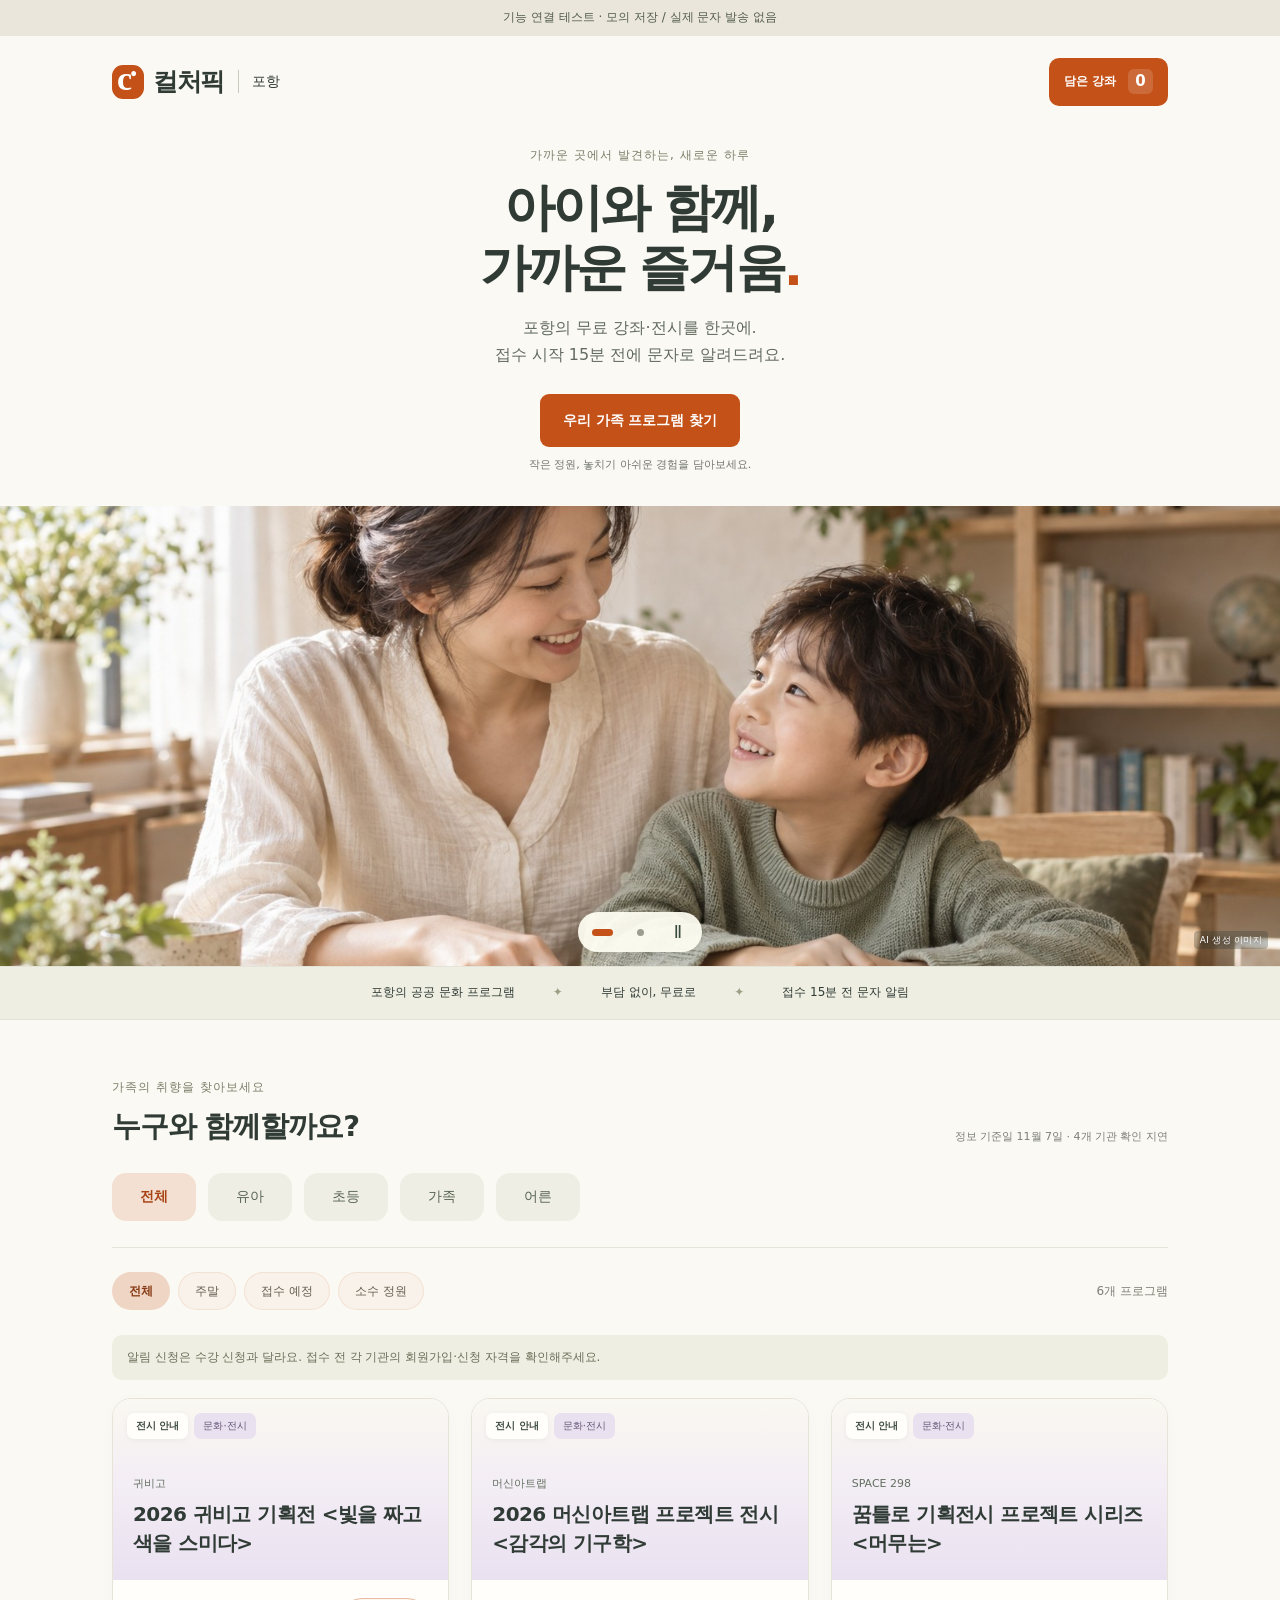
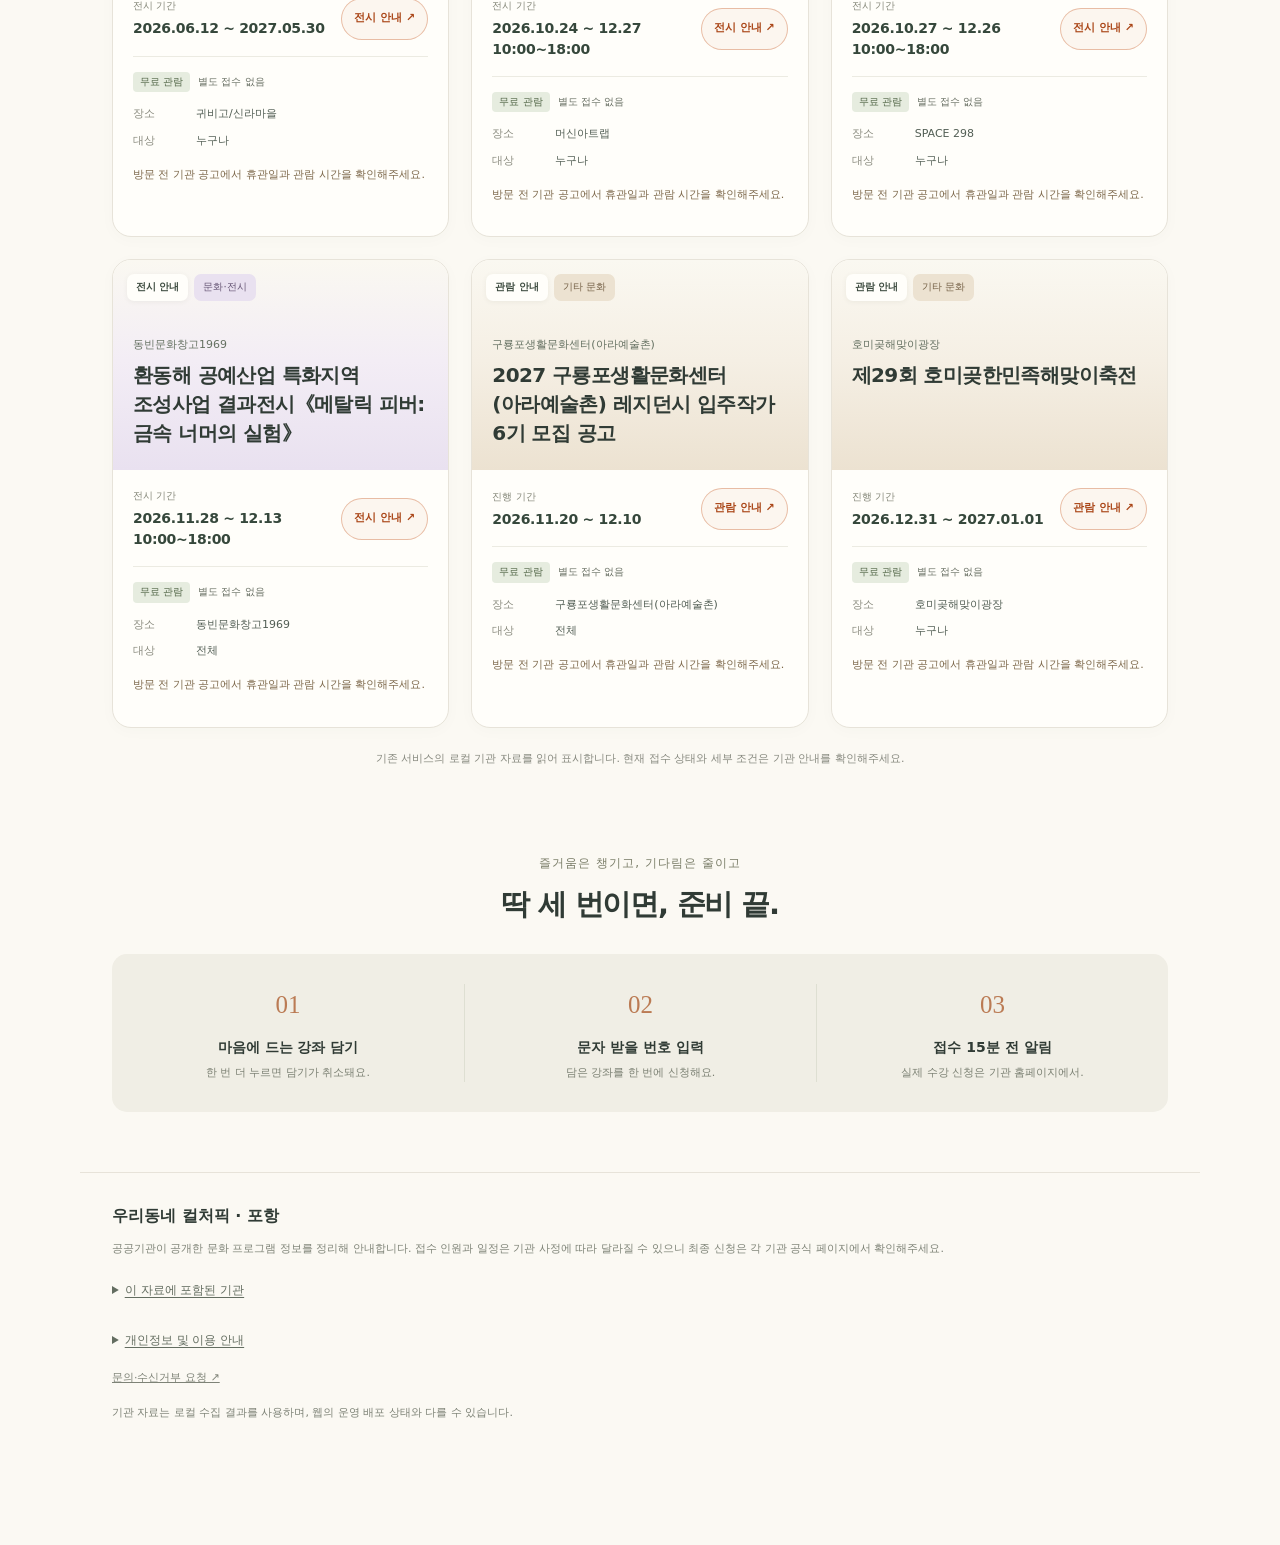
==== commit f7d1b67c: "Refresh program data from Pohang (2026-11-27 09:10 KST)" ====
--- a/pohang-ontime/index.html
+++ b/pohang-ontime/index.html
@@ -18,30 +18,6 @@
 <dialog id="basket-dialog" aria-labelledby="basket-title"><div class="dialog-head"><h2 id="basket-title">담은 강좌</h2><button id="close-basket" class="close" aria-label="담은 강좌 닫기">×</button></div><p class="muted">알림 받을 강좌를 모아두세요.</p><div id="basket-items"></div><div id="basket-empty"><span aria-hidden="true">＋</span><h3>아직 담은 강좌가 없어요</h3><p>접수 예정 강좌에서 ‘알림 담기’를 눌러보세요.</p><button id="basket-browse" class="primary">프로그램 둘러보기</button></div><button id="basket-next" class="primary submit">알림 신청하기</button><p class="form-foot">미리보기 · 실제 신청 및 문자 발송 없음</p></dialog><dialog id="signup-dialog"><div class="dialog-head"><span>컬처픽 알림</span><button id="close-form" class="close" aria-label="신청 화면 닫기">×</button></div><div id="form-content"><p class="eyebrow">잊고 있어도 괜찮아요</p><h2>접수 15분 전,<br>문자로 알려드릴게요.</h2><p class="muted">알림 받을 프로그램을 확인해주세요.</p><div id="selected-chips"></div><form id="preview-form"><label class="phone-label" for="phone">휴대폰 번호</label><input id="phone" type="tel" inputmode="numeric" placeholder="010-0000-0000" autocomplete="off" aria-describedby="phone-help" required><p id="phone-help" class="quiet">모의 시험용 번호 01000000000을 사용하세요. 실제 문자는 발송하지 않습니다.</p><label class="consent"><input id="consent" type="checkbox" required><span>알림 신청을 위한 개인정보 수집·이용 동의 <small>실제 서비스에서는 문자 알림을 위해 번호를 사용합니다.<br>시험 번호는 이 컴퓨터의 테스트 서버에서만 처리하며, 번호를 가린 결과만 임시 보관합니다.</small></span></label><button type="button" id="test-failure" class="pick">다음 저장 실패 시험</button><p id="form-error" role="alert"></p><button class="primary submit" type="submit">모의 저장 시험하기</button></form><p class="form-foot">알림 서비스는 무료이며 광고 문자는 보내지 않습니다.<br>수강 신청은 각 기관 홈페이지에서 별도로 진행해주세요.</p><details class="privacy-preview"><summary>개인정보 및 수신거부 안내</summary><p>시험 번호는 로컬 테스트 서버로 전송됩니다. 번호를 가린 모의 결과는 서버 종료 시 삭제됩니다. 실제 시트 저장과 문자 발송은 이루어지지 않습니다.</p><p>기존 서비스는 이름(선택)과 휴대폰 번호를 알림 제공 목적으로 수집하며, 수신거부 요청 또는 서비스 종료 시 파기하도록 안내하고 있습니다. 동의를 거부할 수 있으나 문자 알림은 이용할 수 없습니다.</p><p>기존 서비스의 문의·수신거부·정보 삭제 요청: <a href="mailto:petercat2004@daum.net">petercat2004@daum.net</a></p></details></div><div id="success" hidden><div class="success-icon">✓</div><h2>모의 저장을<br>확인했어요!</h2><p><span id="integration-result"></span><br>실제 시트와 문자 발송에는 연결하지 않았습니다.</p><button class="primary" id="back-to-list">다른 프로그램 둘러보기</button></div></dialog><script type="application/json" id="programsData">
 [
   {
-    "id": "gsei-1471",
-    "org": "경상북도교육청과학원",
-    "orgShort": "과학원",
-    "title": "2026 가족천체관측교실 8회",
-    "place": "경상북도교육청과학원 (북구 우미길 93)",
-    "target": "가족 (2~5인)",
-    "fee": "무료",
-    "capacity": 6,
-    "enrolled": 4,
-    "waitCapacity": 2,
-    "waitEnrolled": 0,
-    "openAt": "2026-11-18 09:00",
-    "deadline": "2026-11-23 23:59",
-    "eventEnd": "2026-11-25",
-    "schedule": "2026.11.25 19:00~21:30 (1회)",
-    "applyRule": "",
-    "unit": "가족",
-    "presets": [
-      "kid",
-      "elem"
-    ],
-    "url": "https://www.gbe.kr/gsei/eq/view/selectEqList.do?mi=10867"
-  },
-  {
     "id": "phcf-EVT_20260601_002",
     "org": "귀비고",
     "orgShort": "귀비고",
@@ -162,30 +138,6 @@
     "url": "https://phcf.or.kr/phcf/performance_detail/view.do?eventId=EVT_20261113_001&menu_site_id=performance_detail"
   },
   {
-    "id": "phcf-EVT_20261117_001",
-    "org": "동빈문화창고1969",
-    "orgShort": "동빈문화창고1969",
-    "title": "[해양 콘텐츠 기반 미디어 퍼포먼스] 해원(海願) : 바다와 기억, 목소리로 엮는 동시대의 의례",
-    "place": "동빈문화창고1969",
-    "target": "누구나",
-    "fee": "무료 관람",
-    "capacity": null,
-    "enrolled": null,
-    "waitCapacity": 0,
-    "waitEnrolled": 0,
-    "openAt": null,
-    "deadline": null,
-    "eventEnd": "2026-11-22",
-    "schedule": "2026.11.22 16:00~18:00 (1회)",
-    "applyRule": "",
-    "unit": "명",
-    "presets": [
-      "outing",
-      "weekend"
-    ],
-    "url": "https://phcf.or.kr/phcf/performance_detail/view.do?eventId=EVT_20261117_001&menu_site_id=performance_detail"
-  },
-  {
     "id": "phcf-EVT_20261119_001",
     "org": "동빈문화창고1969",
     "orgShort": "동빈문화창고1969",
@@ -232,6 +184,53 @@
       "weekend"
     ],
     "url": "https://phcf.or.kr/phcf/performance_detail/view.do?eventId=EVT_20261120_001&menu_site_id=performance_detail"
+  },
+  {
+    "id": "phcf-EVT_20261126_001",
+    "org": "대잠홀",
+    "orgShort": "대잠홀",
+    "title": "꽝철이가 산다!",
+    "place": "대잠홀",
+    "target": "누구나",
+    "fee": "무료 관람",
+    "capacity": null,
+    "enrolled": null,
+    "waitCapacity": 0,
+    "waitEnrolled": 0,
+    "openAt": null,
+    "deadline": null,
+    "eventEnd": "2026-12-05",
+    "schedule": "2026.12.05 16:00~16:00 (1회)",
+    "applyRule": "",
+    "unit": "명",
+    "presets": [
+      "outing",
+      "weekend"
+    ],
+    "url": "https://phcf.or.kr/phcf/performance_detail/view.do?eventId=EVT_20261126_001&menu_site_id=performance_detail"
+  },
+  {
+    "id": "phcf-FST_HOMIGOT_2026_001",
+    "org": "호미곶해맞이광장",
+    "orgShort": "호미곶해맞이광장",
+    "title": "제29회 호미곶한민족해맞이축전",
+    "place": "호미곶해맞이광장",
+    "target": "누구나",
+    "fee": "무료 관람",
+    "capacity": null,
+    "enrolled": null,
+    "waitCapacity": 0,
+    "waitEnrolled": 0,
+    "openAt": null,
+    "deadline": null,
+    "eventEnd": "2027-01-01",
+    "schedule": "2026.12.31 ~ 2027.01.01",
+    "applyRule": "",
+    "unit": "명",
+    "presets": [
+      "outing"
+    ],
+    "url": "https://phcf.or.kr/phcf/performance_detail/view.do?eventId=FST_HOMIGOT_2026_001&menu_site_id=performance_detail"
   },
   {
     "id": "phlib-3620",
@@ -350,4 +349,4 @@
     "url": "https://phlib.pohang.go.kr/phlib/module/teach/detail.do?menu_idx=24&group_idx=98&teach_idx=3636"
   }
 ]
-</script><script type="application/json" id="sourceUpdatedAt">{"phlib":"2026-11-07","gbelib-yi":"2026-11-21","gsei":"2026-11-22","phcf":"2026-11-22"}</script><script type="application/json" id="dataUpdatedAt">"2026-11-07"</script><script type="application/json" id="releaseConfig">{"endpoint":"https://script.google.com/macros/s/AKfycbzPo8db0hxbRHb7JdwDPqe0_dQA6fcyyaFaak57Fs_Xk-9EEmWBUGe2jZIzbyFPNl4XLg/exec","ga":"G-ZB1QX02PST"}</script><script src="release-runtime.js"></script><script src="signup-state.js"></script><script src="signup-adapter.js"></script><script src="app.js"></script><script src="gallery.js"></script></body></html>
+</script><script type="application/json" id="sourceUpdatedAt">{"phlib":"2026-11-07","gbelib-yi":"2026-11-21","gsei":"2026-11-27","phcf":"2026-11-27"}</script><script type="application/json" id="dataUpdatedAt">"2026-11-07"</script><script type="application/json" id="releaseConfig">{"endpoint":"https://script.google.com/macros/s/AKfycbzPo8db0hxbRHb7JdwDPqe0_dQA6fcyyaFaak57Fs_Xk-9EEmWBUGe2jZIzbyFPNl4XLg/exec","ga":"G-ZB1QX02PST"}</script><script src="release-runtime.js"></script><script src="signup-state.js"></script><script src="signup-adapter.js"></script><script src="app.js"></script><script src="gallery.js"></script></body></html>
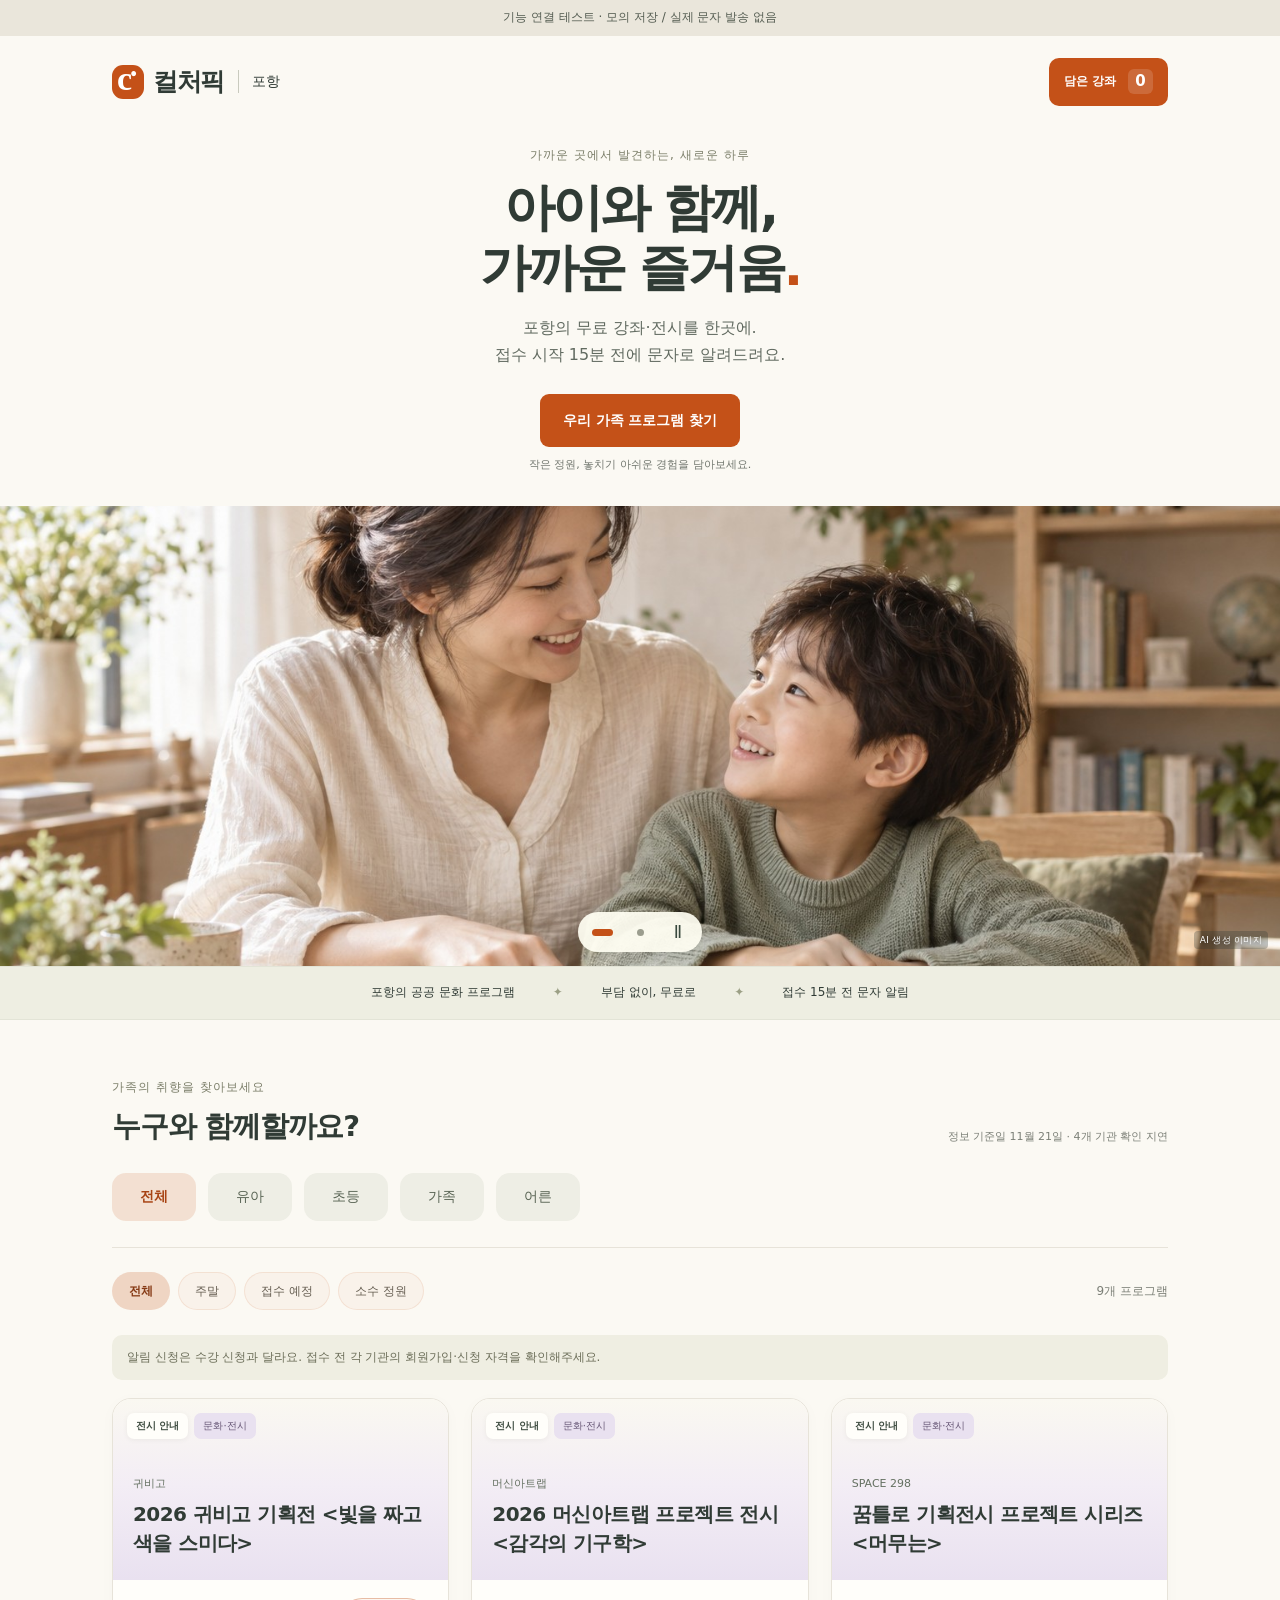
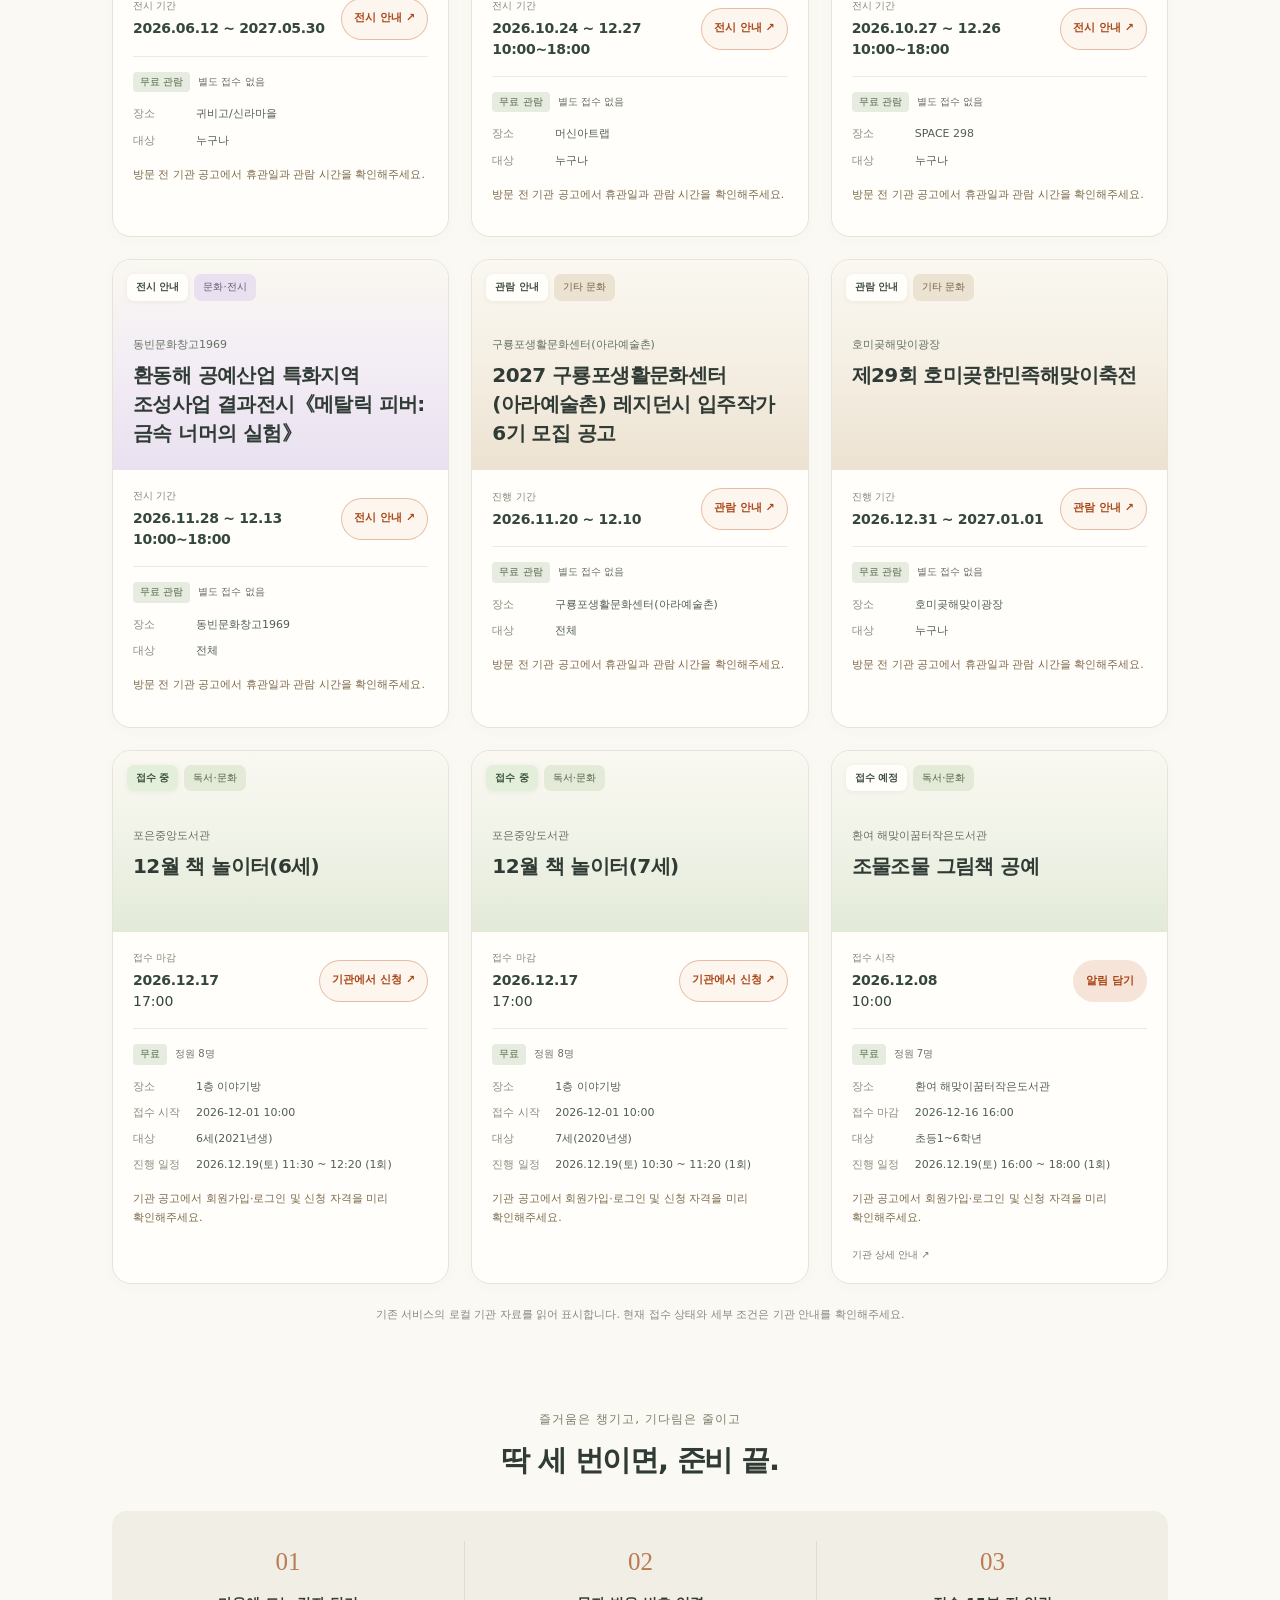
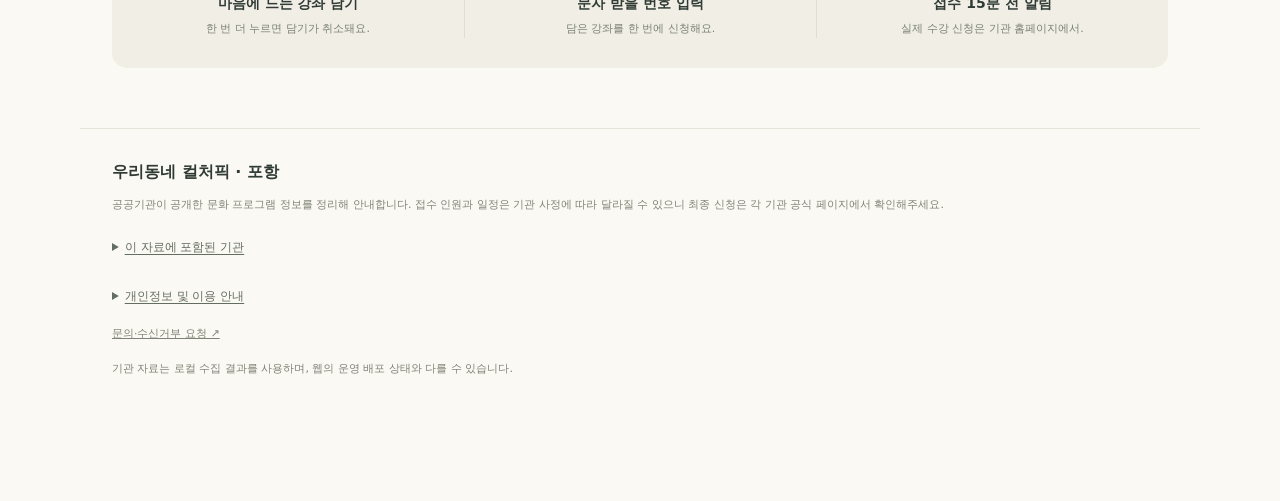
==== commit 2696d6a3: "Refresh program data from Pohang (2026-11-28 10:30 KST)" ====
--- a/pohang-ontime/index.html
+++ b/pohang-ontime/index.html
@@ -233,120 +233,144 @@
     "url": "https://phcf.or.kr/phcf/performance_detail/view.do?eventId=FST_HOMIGOT_2026_001&menu_site_id=performance_detail"
   },
   {
-    "id": "phlib-3620",
-    "org": "장량꿈마루작은도서관",
-    "orgShort": "장량꿈마루",
-    "title": "어린이 환경 프로그램",
-    "place": "장량꿈마루작은도서관",
-    "target": "초등1~3학년",
-    "fee": "무료",
-    "capacity": 1,
-    "enrolled": 2,
-    "waitCapacity": 4,
-    "waitEnrolled": 0,
-    "openAt": "2026-10-14 10:00",
-    "deadline": "2026-11-13 11:00",
-    "eventEnd": "2026-11-14",
-    "schedule": "2026.11.14(토) 10:30 ~ 12:00 (1회)",
-    "applyRule": "",
-    "unit": "명",
-    "presets": [
-      "elem",
-      "weekend"
-    ],
-    "url": "https://phlib.pohang.go.kr/phlib/module/teach/detail.do?menu_idx=24&group_idx=98&teach_idx=3620"
-  },
-  {
-    "id": "phlib-3621",
-    "org": "장량꿈마루작은도서관",
-    "orgShort": "장량꿈마루",
-    "title": "어린이 환경 프로그램 \u003c오늘도 나는 지구를 구...",
-    "place": "장량꿈마루작은도서관",
-    "target": "초등1~3학년",
-    "fee": "무료",
-    "capacity": 1,
-    "enrolled": 2,
-    "waitCapacity": 4,
-    "waitEnrolled": 0,
-    "openAt": "2026-10-14 10:00",
-    "deadline": "2026-11-20 10:00",
-    "eventEnd": "2026-11-21",
-    "schedule": "2026.11.21(토) 10:30 ~ 12:00 (1회)",
-    "applyRule": "",
-    "unit": "명",
-    "presets": [
-      "elem",
-      "weekend"
-    ],
-    "url": "https://phlib.pohang.go.kr/phlib/module/teach/detail.do?menu_idx=24&group_idx=98&teach_idx=3621"
-  },
-  {
-    "id": "phlib-3633",
+    "id": "phlib-3639",
     "org": "포은중앙도서관",
     "orgShort": "포은중앙",
-    "title": "11월 책 놀이터(7세)",
+    "title": "12월 책 놀이터(6세)",
+    "place": "1층 이야기방",
+    "target": "6세(2021년생)",
+    "fee": "무료",
+    "capacity": 8,
+    "enrolled": 0,
+    "waitCapacity": 2,
+    "waitEnrolled": 0,
+    "openAt": "2026-12-01 10:00",
+    "deadline": "2026-12-17 17:00",
+    "eventEnd": "2026-12-19",
+    "schedule": "2026.12.19(토) 11:30 ~ 12:20 (1회)",
+    "applyRule": "",
+    "unit": "명",
+    "presets": [
+      "kid"
+    ],
+    "url": "https://phlib.pohang.go.kr/phlib/module/teach/detail.do?menu_idx=24&group_idx=62&teach_idx=3639"
+  },
+  {
+    "id": "phlib-3640",
+    "org": "포은중앙도서관",
+    "orgShort": "포은중앙",
+    "title": "12월 책 놀이터(7세)",
     "place": "1층 이야기방",
     "target": "7세(2020년생)",
     "fee": "무료",
     "capacity": 8,
+    "enrolled": 0,
+    "waitCapacity": 2,
+    "waitEnrolled": 0,
+    "openAt": "2026-12-01 10:00",
+    "deadline": "2026-12-17 17:00",
+    "eventEnd": "2026-12-19",
+    "schedule": "2026.12.19(토) 10:30 ~ 11:20 (1회)",
+    "applyRule": "",
+    "unit": "명",
+    "presets": [
+      "kid"
+    ],
+    "url": "https://phlib.pohang.go.kr/phlib/module/teach/detail.do?menu_idx=24&group_idx=62&teach_idx=3640"
+  },
+  {
+    "id": "phlib-3641",
+    "org": "연일 미르작은도서관",
+    "orgShort": "연일 미르",
+    "title": "책이랑보드랑",
+    "place": "연일 미르작은도서관",
+    "target": "초등 1~3학년",
+    "fee": "무료",
+    "capacity": 8,
     "enrolled": 8,
-    "waitCapacity": 2,
-    "waitEnrolled": 0,
-    "openAt": "2026-11-03 10:00",
-    "deadline": "2026-11-26 17:00",
-    "eventEnd": "2026-11-28",
-    "schedule": "2026.11.28(토) 10:30 ~ 11:20 (1회)",
-    "applyRule": "",
-    "unit": "명",
-    "presets": [
-      "kid"
-    ],
-    "url": "https://phlib.pohang.go.kr/phlib/module/teach/detail.do?menu_idx=24&group_idx=62&teach_idx=3633"
-  },
-  {
-    "id": "phlib-3635",
-    "org": "장량 다솜작은도서관",
-    "orgShort": "장량 다솜",
-    "title": "전기회로 탐험대! 행운의 룰렛",
-    "place": "장량 다솜작은도서관",
-    "target": "초등 1~4학년",
-    "fee": "무료",
-    "capacity": 4,
-    "enrolled": 4,
-    "waitCapacity": 2,
-    "waitEnrolled": 1,
-    "openAt": "2026-11-03 16:00",
-    "deadline": "2026-11-13 16:00",
-    "eventEnd": "2026-11-14",
-    "schedule": "2026.11.14(토) 11:00 ~ 11:50 (1회)",
+    "waitCapacity": 4,
+    "waitEnrolled": 2,
+    "openAt": "2026-11-19 10:00",
+    "deadline": "2026-12-03 18:00",
+    "eventEnd": "2026-12-19",
+    "schedule": "2026.12.05 ~ 12.19 매주 토 10:00 ~ 12:00",
     "applyRule": "",
     "unit": "명",
     "presets": [
       "elem",
       "weekend"
     ],
-    "url": "https://phlib.pohang.go.kr/phlib/module/teach/detail.do?menu_idx=24&group_idx=98&teach_idx=3635"
-  },
-  {
-    "id": "phlib-3636",
+    "url": "https://phlib.pohang.go.kr/phlib/module/teach/detail.do?menu_idx=24&group_idx=98&teach_idx=3641"
+  },
+  {
+    "id": "phlib-3644",
+    "org": "포은중앙도서관",
+    "orgShort": "포은중앙",
+    "title": "2026 포항독서대전 \"마침표 그리고 시작\" ...",
+    "place": "포은중앙도서관 1층 로비",
+    "target": "누구나",
+    "fee": "무료",
+    "capacity": 50,
+    "enrolled": 31,
+    "waitCapacity": 0,
+    "waitEnrolled": 0,
+    "openAt": "2026-11-25 10:00",
+    "deadline": "2026-12-03 14:00",
+    "eventEnd": "2026-12-05",
+    "schedule": "2026.12.05(토) 15:00 ~ 17:00 (1회)",
+    "applyRule": "",
+    "unit": "명",
+    "presets": [
+      "weekend"
+    ],
+    "url": "https://phlib.pohang.go.kr/phlib/module/teach/detail.do?menu_idx=24&group_idx=138&teach_idx=3644"
+  },
+  {
+    "id": "phlib-3645",
+    "org": "포은중앙도서관",
+    "orgShort": "포은중앙",
+    "title": "2026 북 플레이 스테이션 \"내일은 내일에게...",
+    "place": "포은중앙도서관 1층 어울마루",
+    "target": "누구나",
+    "fee": "무료",
+    "capacity": 108,
+    "enrolled": 107,
+    "waitCapacity": 0,
+    "waitEnrolled": 0,
+    "openAt": "2026-11-25 10:00",
+    "deadline": "2026-12-03 14:00",
+    "eventEnd": "2026-12-05",
+    "schedule": "2026.12.05(토) 13:30 ~ 14:30 (1회)",
+    "applyRule": "",
+    "unit": "명",
+    "presets": [
+      "weekend"
+    ],
+    "url": "https://phlib.pohang.go.kr/phlib/module/teach/detail.do?menu_idx=24&group_idx=137&teach_idx=3645"
+  },
+  {
+    "id": "phlib-3648",
     "org": "환여 해맞이꿈터작은도서관",
     "orgShort": "환여 해맞이꿈터",
     "title": "조물조물 그림책 공예",
     "place": "환여 해맞이꿈터작은도서관",
-    "target": "초1~6학년",
+    "target": "초등1~6학년",
     "fee": "무료",
     "capacity": 7,
     "enrolled": 0,
     "waitCapacity": 4,
     "waitEnrolled": 0,
-    "openAt": "2026-11-10 10:00",
-    "deadline": "2026-11-19 18:00",
-    "eventEnd": "2026-11-21",
-    "schedule": "2026.11.21(토) 16:00 ~ 18:00 (1회)",
-    "applyRule": "",
-    "unit": "명",
-    "presets": [],
-    "url": "https://phlib.pohang.go.kr/phlib/module/teach/detail.do?menu_idx=24&group_idx=98&teach_idx=3636"
+    "openAt": "2026-12-08 10:00",
+    "deadline": "2026-12-16 16:00",
+    "eventEnd": "2026-12-19",
+    "schedule": "2026.12.19(토) 16:00 ~ 18:00 (1회)",
+    "applyRule": "",
+    "unit": "명",
+    "presets": [
+      "elem",
+      "weekend"
+    ],
+    "url": "https://phlib.pohang.go.kr/phlib/module/teach/detail.do?menu_idx=24&group_idx=98&teach_idx=3648"
   }
 ]
-</script><script type="application/json" id="sourceUpdatedAt">{"phlib":"2026-11-07","gbelib-yi":"2026-11-21","gsei":"2026-11-27","phcf":"2026-11-27"}</script><script type="application/json" id="dataUpdatedAt">"2026-11-07"</script><script type="application/json" id="releaseConfig">{"endpoint":"https://script.google.com/macros/s/AKfycbzPo8db0hxbRHb7JdwDPqe0_dQA6fcyyaFaak57Fs_Xk-9EEmWBUGe2jZIzbyFPNl4XLg/exec","ga":"G-ZB1QX02PST"}</script><script src="release-runtime.js"></script><script src="signup-state.js"></script><script src="signup-adapter.js"></script><script src="app.js"></script><script src="gallery.js"></script></body></html>
+</script><script type="application/json" id="sourceUpdatedAt">{"phlib":"2026-11-28","gbelib-yi":"2026-11-21","gsei":"2026-11-28","phcf":"2026-11-28"}</script><script type="application/json" id="dataUpdatedAt">"2026-11-21"</script><script type="application/json" id="releaseConfig">{"endpoint":"https://script.google.com/macros/s/AKfycbzPo8db0hxbRHb7JdwDPqe0_dQA6fcyyaFaak57Fs_Xk-9EEmWBUGe2jZIzbyFPNl4XLg/exec","ga":"G-ZB1QX02PST"}</script><script src="release-runtime.js"></script><script src="signup-state.js"></script><script src="signup-adapter.js"></script><script src="app.js"></script><script src="gallery.js"></script></body></html>
